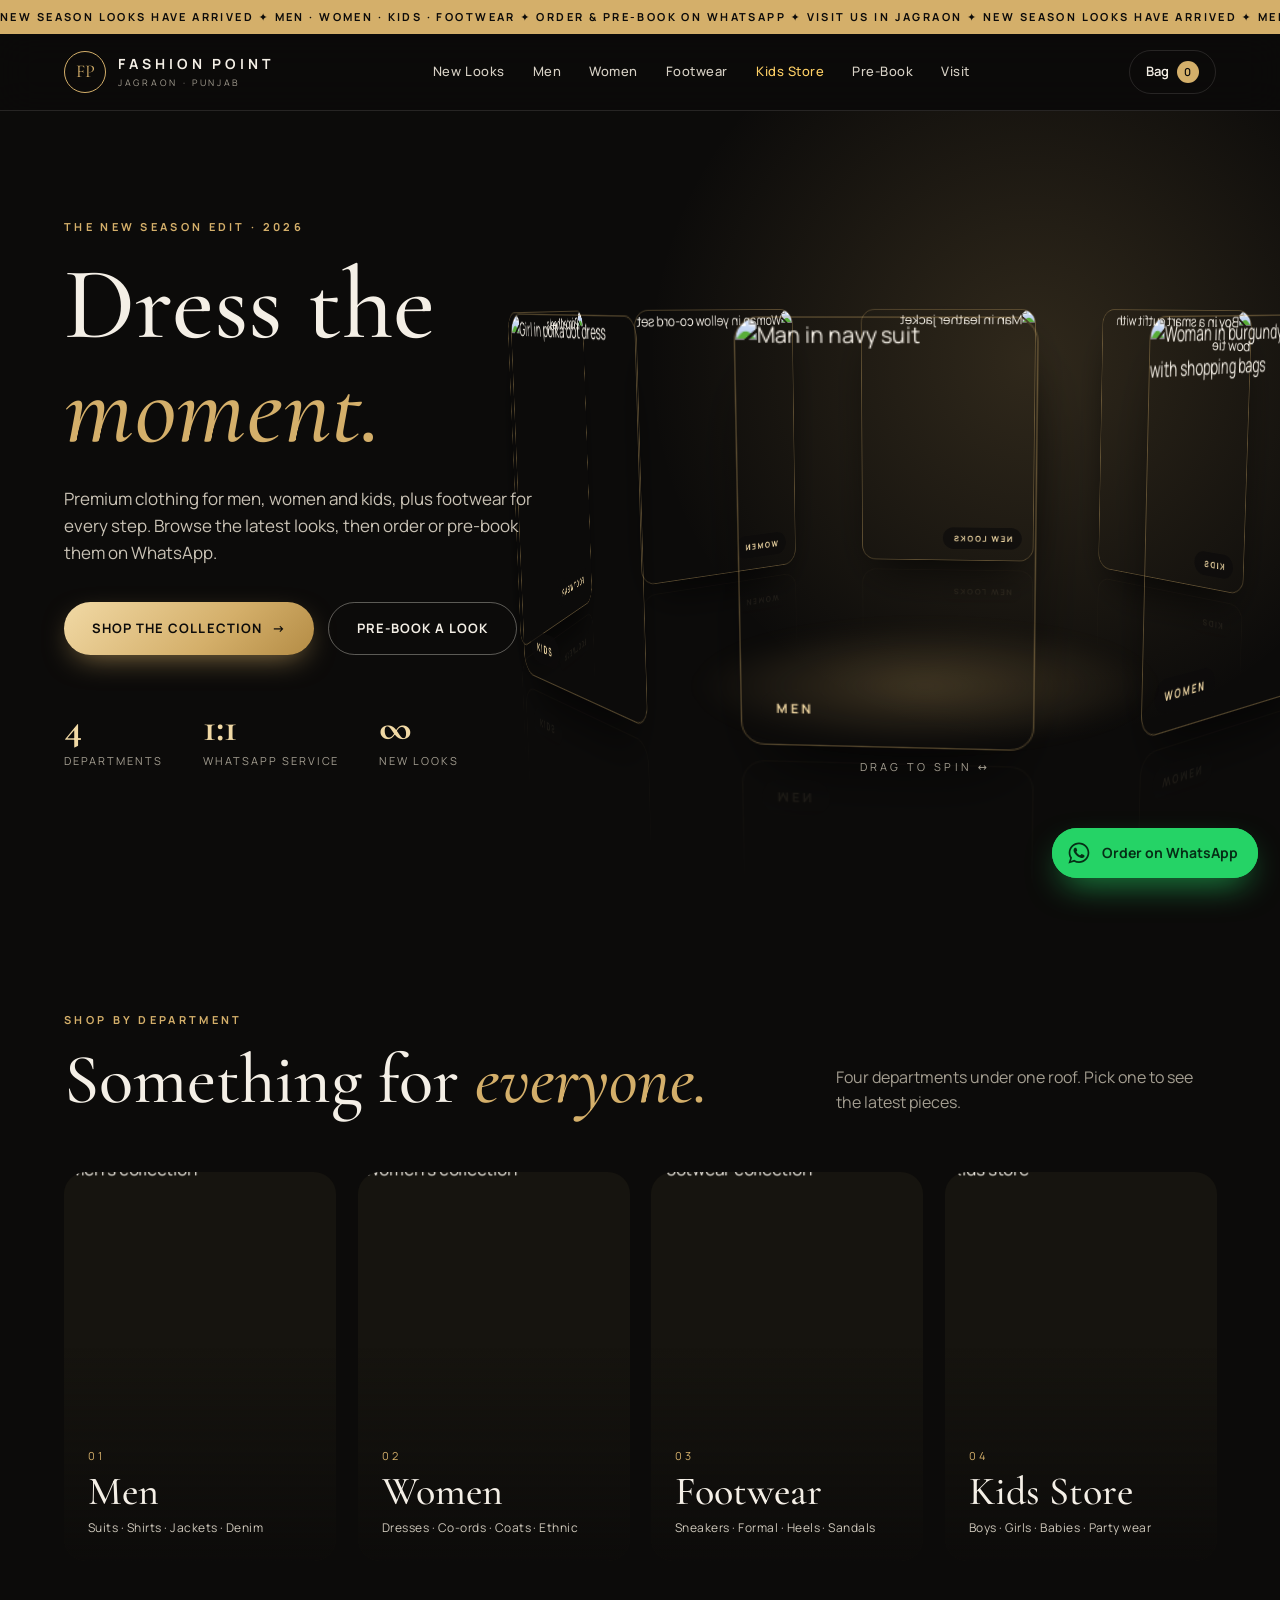
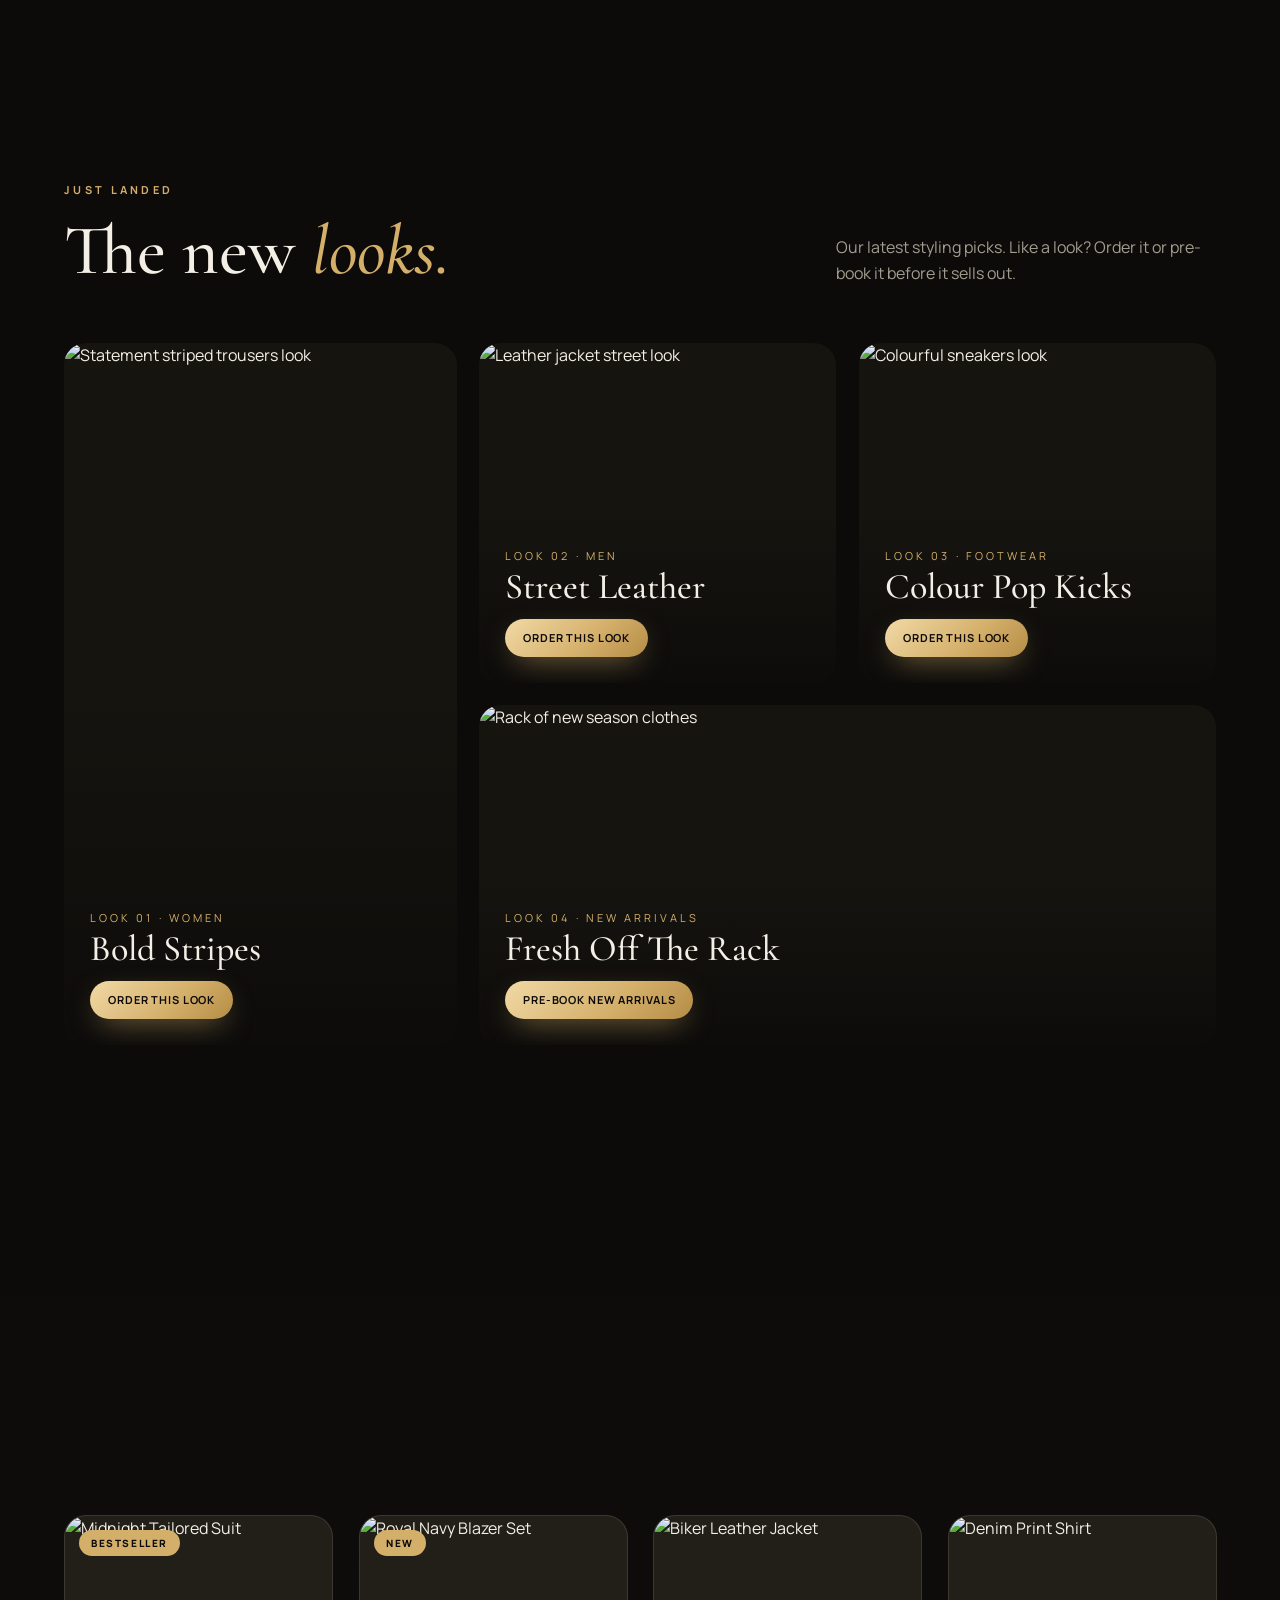
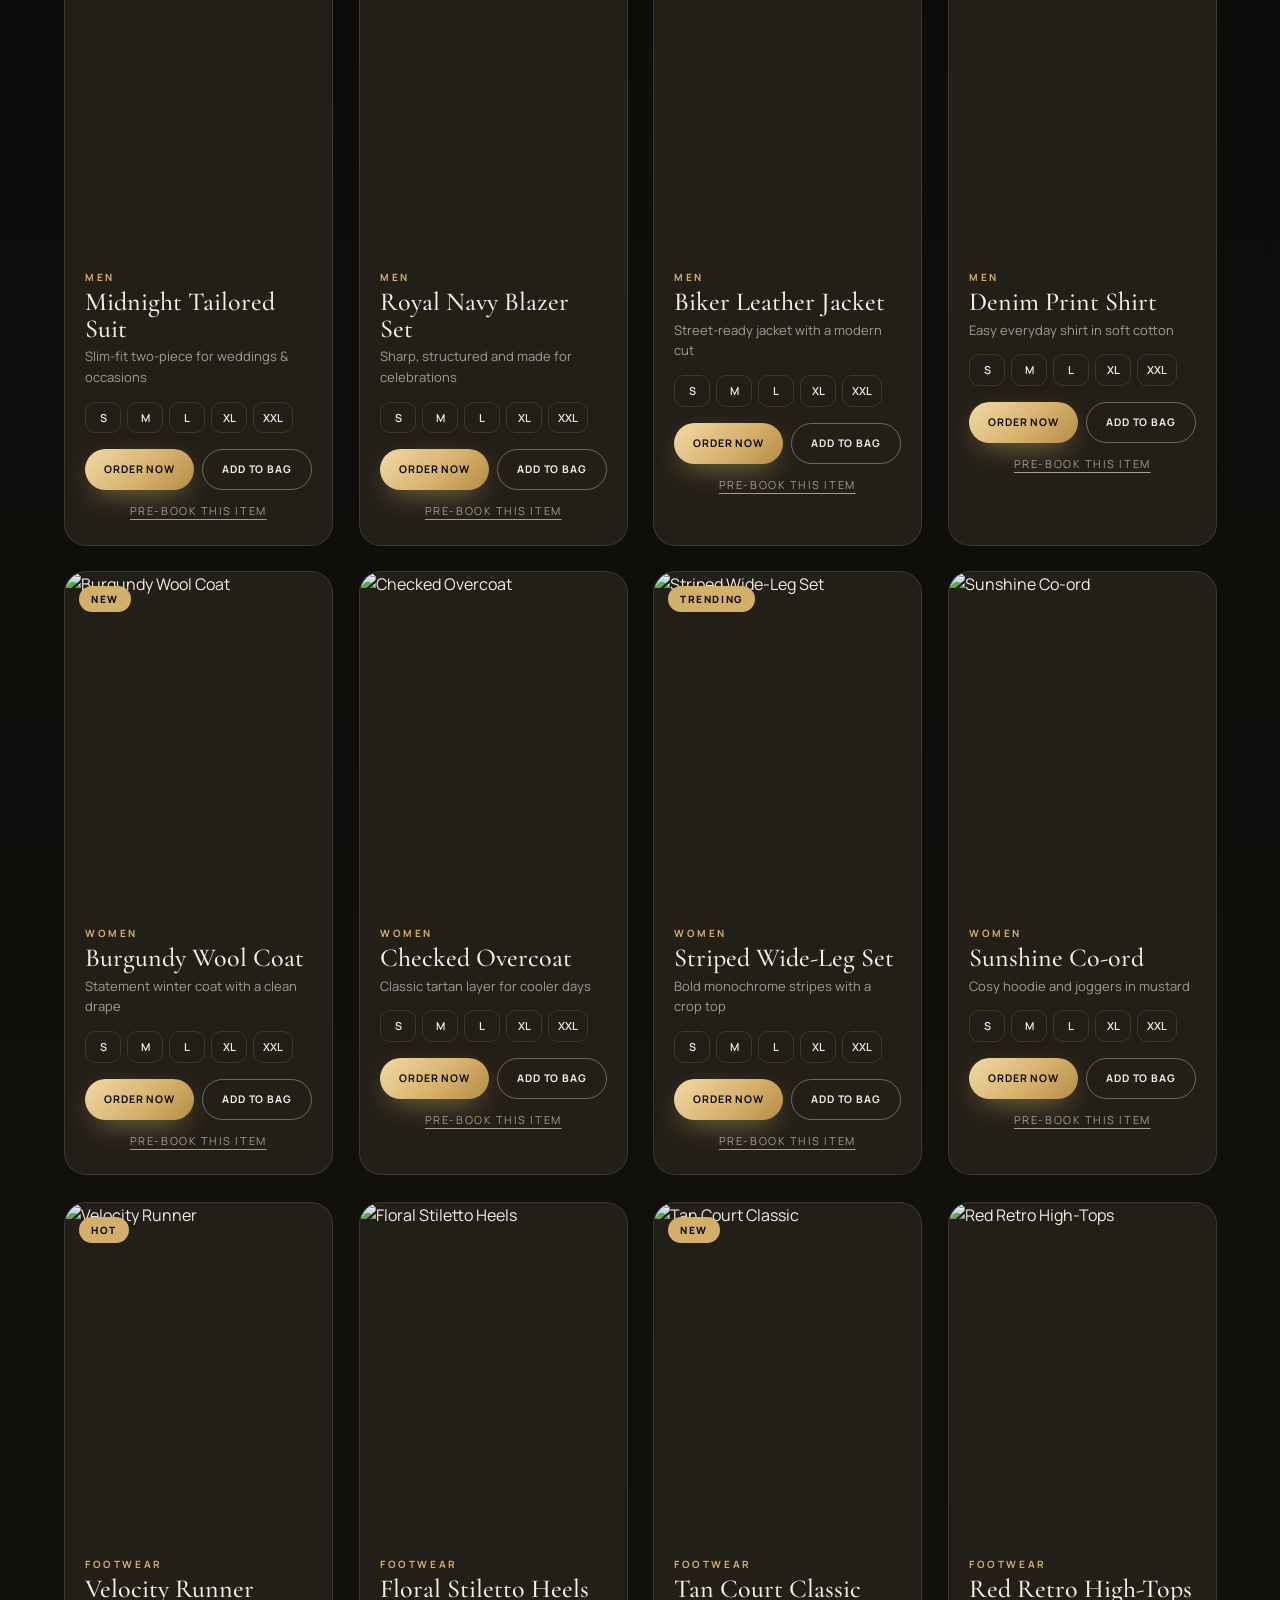
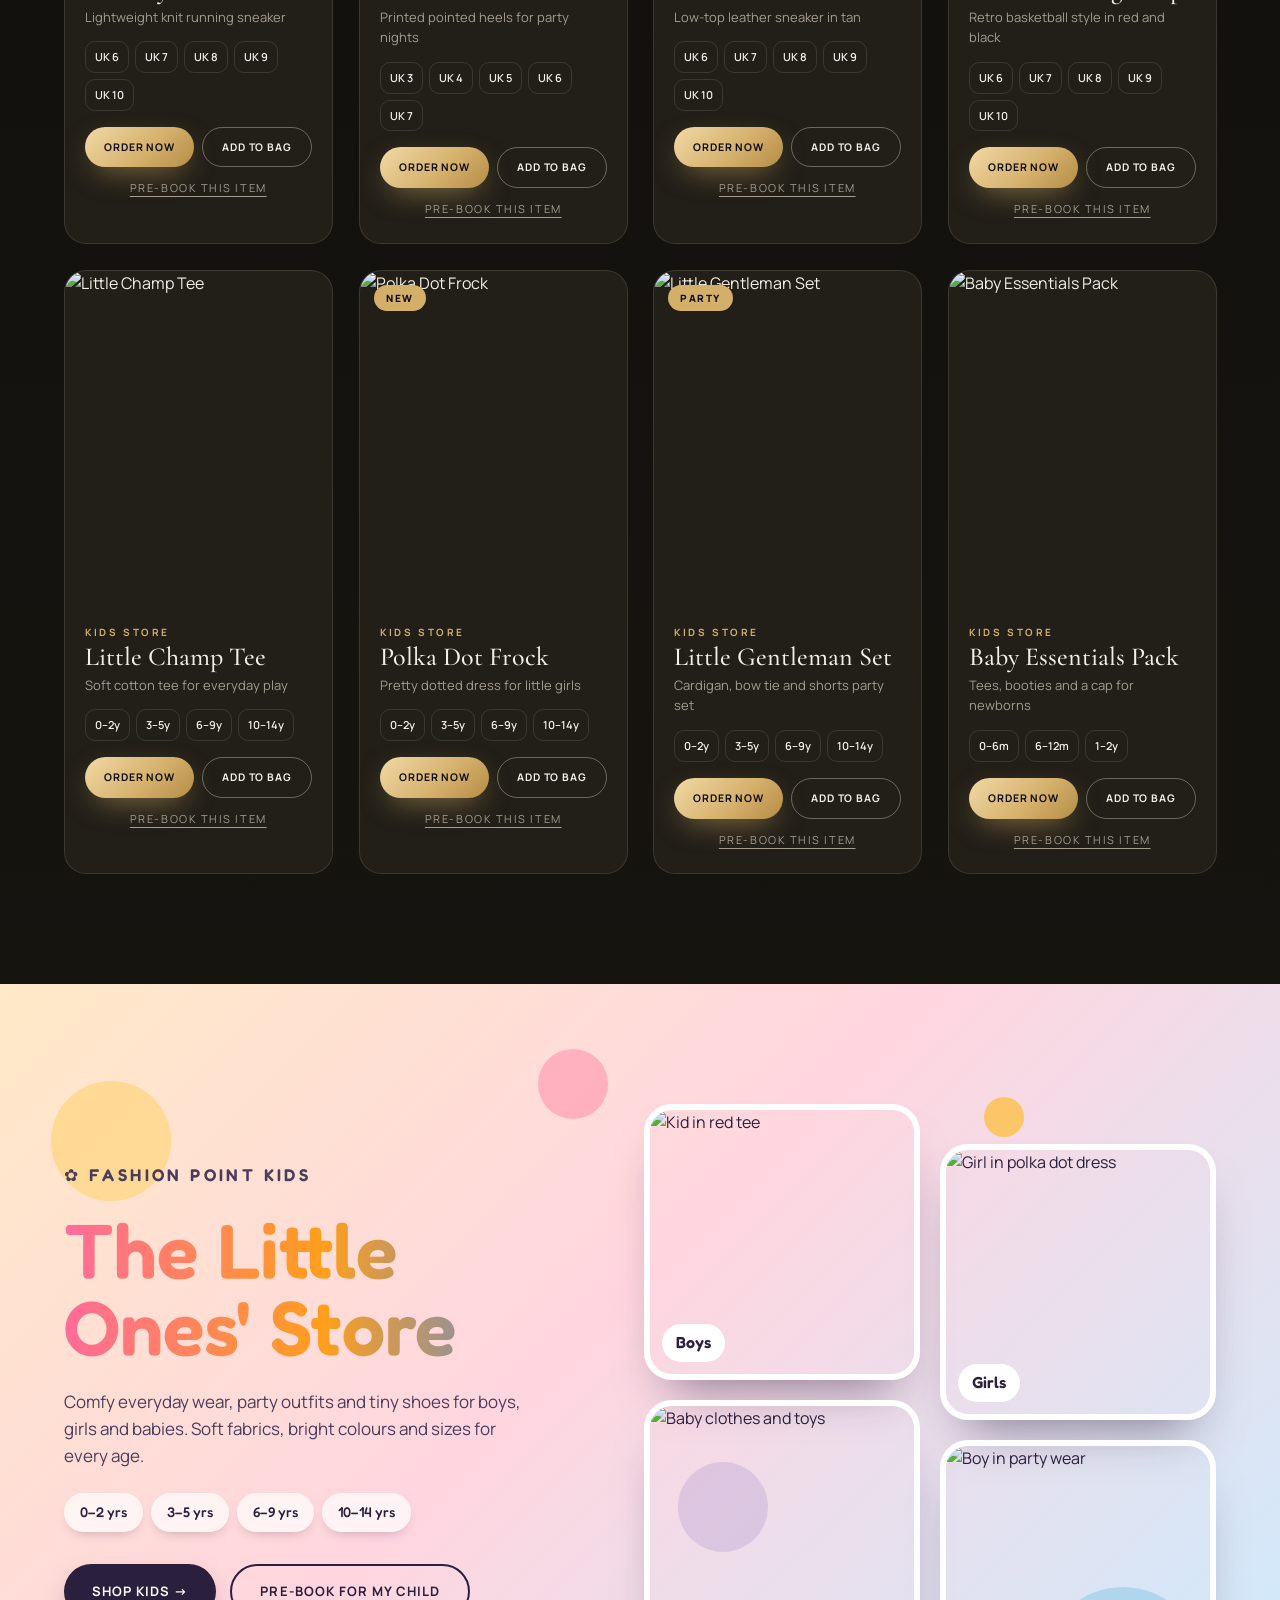
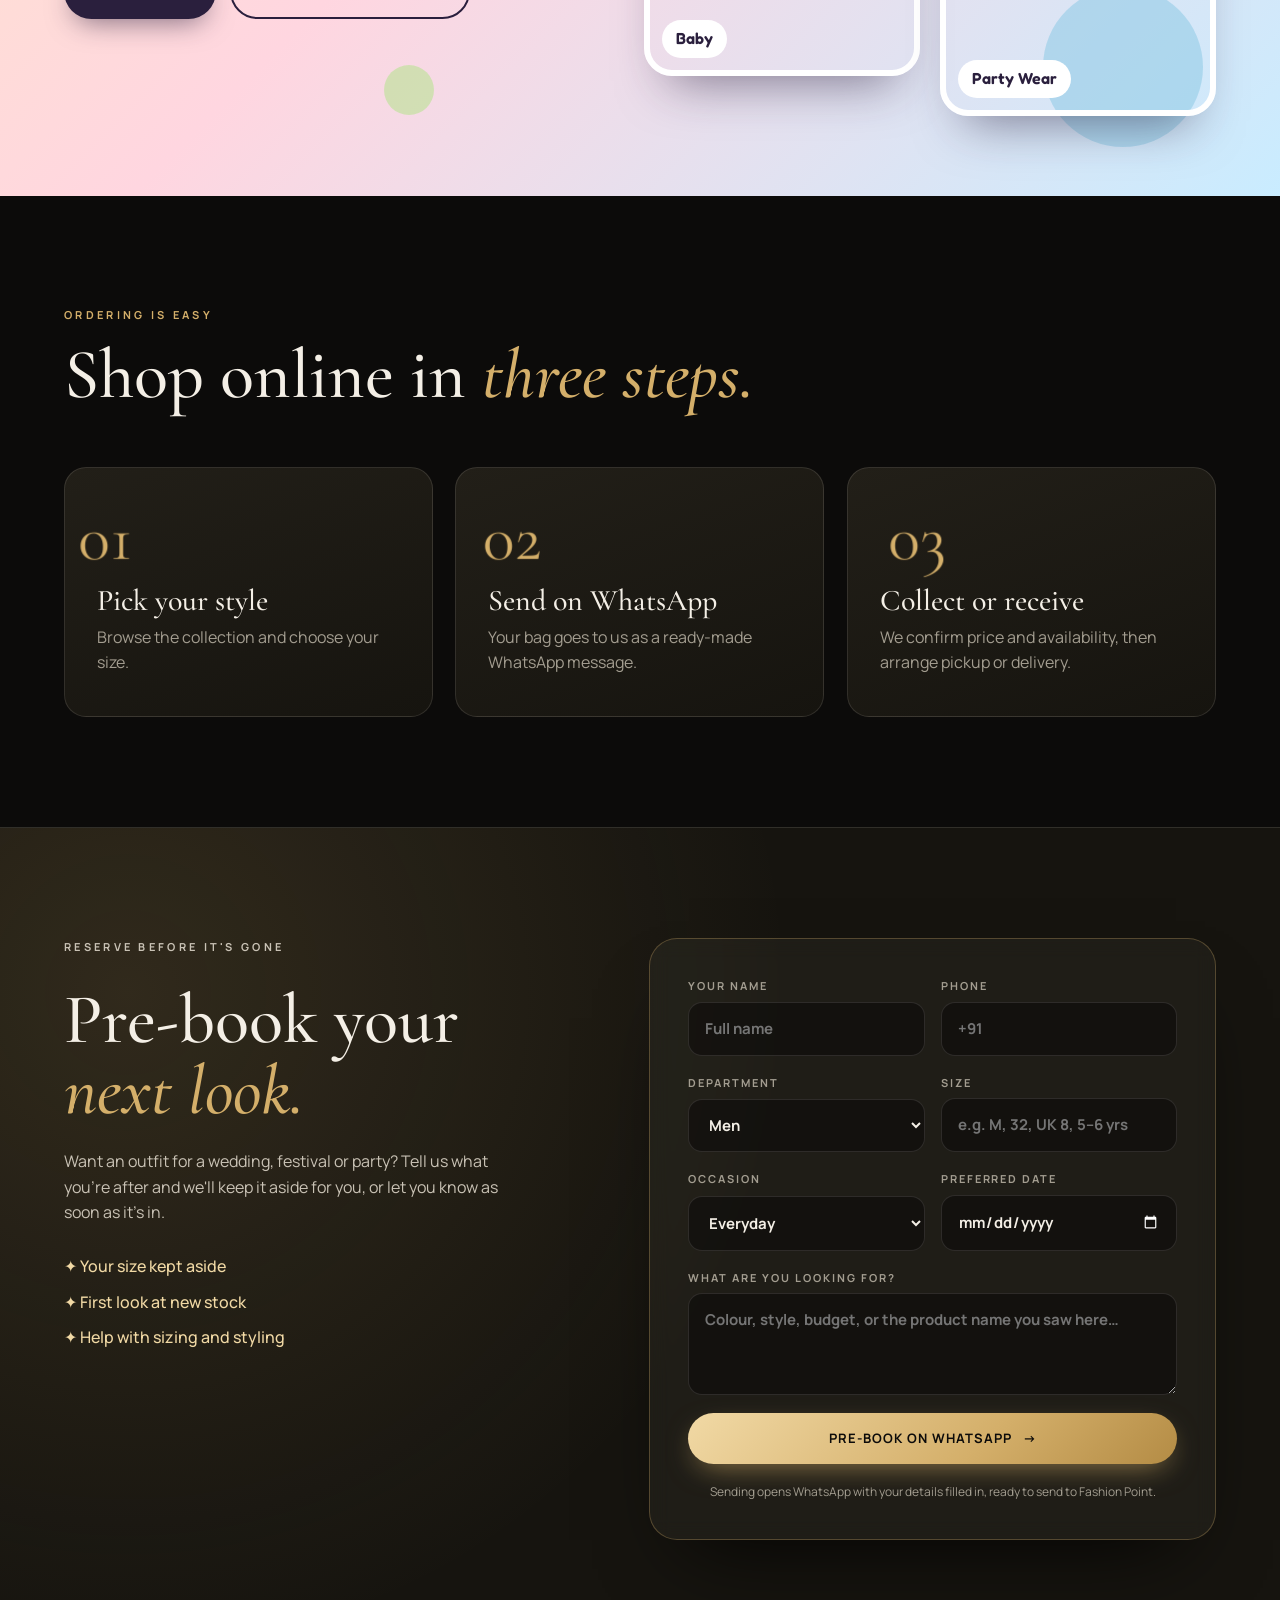
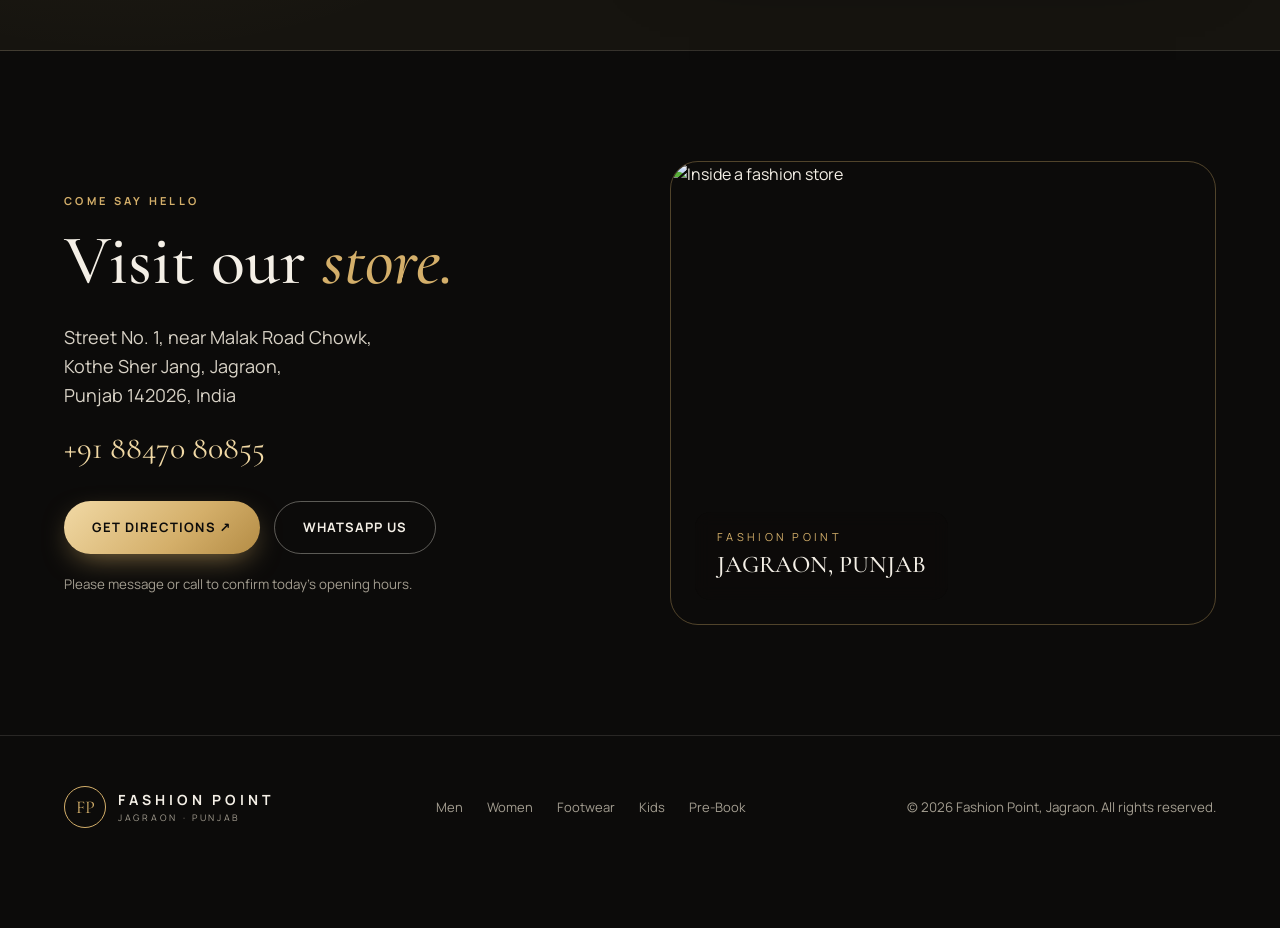
==== index.html @ 2393e66b "Initial commit via Netlify [skip ci]" ====
<!doctype html>
<html lang="en">
<head>
  <meta charset="utf-8">
  <meta name="viewport" content="width=device-width, initial-scale=1">
  <meta name="theme-color" content="#0c0b0a">
  <meta name="description" content="Fashion Point, Jagraon — premium men's, women's, kids' fashion and footwear. Order or pre-book your new look directly on WhatsApp.">
  <title>Fashion Point | Premium Fashion Store · Jagraon</title>
  <link rel="preconnect" href="https://fonts.googleapis.com">
  <link rel="preconnect" href="https://fonts.gstatic.com" crossorigin>
  <link href="https://fonts.googleapis.com/css2?family=Cormorant+Garamond:ital,wght@0,500;0,600;1,500;1,600&family=Manrope:wght@300;400;500;600;700&family=Fredoka:wght@500;600&display=swap" rel="stylesheet">
  <link rel="stylesheet" href="style.css">
</head>
<body>
  <div class="loader" aria-hidden="true"><span>FP</span></div>
  <div class="topbar"><div class="marquee"><span>NEW SEASON LOOKS HAVE ARRIVED ✦ MEN · WOMEN · KIDS · FOOTWEAR ✦ ORDER &amp; PRE-BOOK ON WHATSAPP ✦ VISIT US IN JAGRAON ✦&nbsp;</span><span>NEW SEASON LOOKS HAVE ARRIVED ✦ MEN · WOMEN · KIDS · FOOTWEAR ✦ ORDER &amp; PRE-BOOK ON WHATSAPP ✦ VISIT US IN JAGRAON ✦&nbsp;</span></div></div>

  <header class="site-header">
    <a class="brand" href="#home" aria-label="Fashion Point home">
      <span class="brand-mark">FP</span>
      <span><strong>FASHION POINT</strong><small>JAGRAON · PUNJAB</small></span>
    </a>
    <nav class="nav" id="nav">
      <a href="#new">New Looks</a>
      <a href="#shop" data-filter="men">Men</a>
      <a href="#shop" data-filter="women">Women</a>
      <a href="#shop" data-filter="footwear">Footwear</a>
      <a href="#kids" class="nav-kids">Kids Store</a>
      <a href="#prebook">Pre-Book</a>
      <a href="#visit">Visit</a>
    </nav>
    <div class="header-actions">
      <button class="bag-btn" id="bagBtn" aria-label="Open your bag">Bag <span id="bagCount">0</span></button>
      <button class="menu-toggle" aria-label="Toggle navigation" aria-expanded="false" aria-controls="nav">☰</button>
    </div>
  </header>

  <main>
    <!-- HERO with 3D carousel -->
    <section class="hero" id="home">
      <div class="hero-glow"></div>
      <div class="hero-content reveal">
        <p class="eyebrow">THE NEW SEASON EDIT · 2026</p>
        <h1>Dress the<br><em>moment.</em></h1>
        <p class="hero-copy">Premium clothing for men, women and kids, plus footwear for every step. Browse the latest looks, then order or pre-book them on WhatsApp.</p>
        <div class="hero-actions">
          <a class="button button-gold" href="#shop">Shop the Collection <span>→</span></a>
          <a class="button button-ghost" href="#prebook">Pre-Book a Look</a>
        </div>
        <ul class="hero-stats">
          <li><strong>4</strong><span>Departments</span></li>
          <li><strong>1:1</strong><span>WhatsApp service</span></li>
          <li><strong>∞</strong><span>New looks</span></li>
        </ul>
      </div>
      <div class="stage" id="stage" aria-label="Rotating gallery of new looks">
        <div class="carousel" id="carousel">
          <figure style="--i:0"><img src="https://images.unsplash.com/photo-1507679799987-c73779587ccf?w=600&q=75&auto=format&fit=crop" alt="Man in navy suit"><figcaption>Men</figcaption></figure>
          <figure style="--i:1"><img src="https://images.unsplash.com/photo-1483985988355-763728e1935b?w=600&q=75&auto=format&fit=crop" alt="Woman in burgundy coat with shopping bags"><figcaption>Women</figcaption></figure>
          <figure style="--i:2"><img src="https://images.unsplash.com/photo-1542291026-7eec264c27ff?w=600&q=75&auto=format&fit=crop" alt="Red sneaker"><figcaption>Footwear</figcaption></figure>
          <figure style="--i:3"><img src="https://images.unsplash.com/photo-1519238263530-99bdd11df2ea?w=600&q=75&auto=format&fit=crop" alt="Boy in a smart outfit with bow tie"><figcaption>Kids</figcaption></figure>
          <figure style="--i:4"><img src="https://images.unsplash.com/photo-1520975954732-35dd22299614?w=600&q=75&auto=format&fit=crop" alt="Man in leather jacket"><figcaption>New Looks</figcaption></figure>
          <figure style="--i:5"><img src="https://images.unsplash.com/photo-1515886657613-9f3515b0c78f?w=600&q=75&auto=format&fit=crop" alt="Woman in yellow co-ord set"><figcaption>Women</figcaption></figure>
          <figure style="--i:6"><img src="https://images.unsplash.com/photo-1543163521-1bf539c55dd2?w=600&q=75&auto=format&fit=crop" alt="Printed heels"><figcaption>Footwear</figcaption></figure>
          <figure style="--i:7"><img src="https://images.unsplash.com/photo-1518831959646-742c3a14ebf7?w=600&q=75&auto=format&fit=crop" alt="Girl in polka dot dress"><figcaption>Kids</figcaption></figure>
        </div>
        <div class="stage-floor"></div>
        <p class="stage-hint">Drag to spin ↔</p>
      </div>
    </section>

    <!-- Departments -->
    <section class="section departments" id="departments">
      <div class="section-heading reveal">
        <div><p class="eyebrow">SHOP BY DEPARTMENT</p><h2>Something for <em>everyone.</em></h2></div>
        <p>Four departments under one roof. Pick one to see the latest pieces.</p>
      </div>
      <div class="dept-grid">
        <a class="dept-card tilt reveal" href="#shop" data-filter="men">
          <img src="https://images.unsplash.com/photo-1617137968427-85924c800a22?w=800&q=75&auto=format&fit=crop" alt="Men's collection" loading="lazy">
          <div class="dept-info"><span>01</span><h3>Men</h3><p>Suits · Shirts · Jackets · Denim</p></div>
        </a>
        <a class="dept-card tilt reveal" href="#shop" data-filter="women">
          <img src="https://images.unsplash.com/photo-1485968579580-b6d095142e6e?w=800&q=75&auto=format&fit=crop" alt="Women's collection" loading="lazy">
          <div class="dept-info"><span>02</span><h3>Women</h3><p>Dresses · Co-ords · Coats · Ethnic</p></div>
        </a>
        <a class="dept-card tilt reveal" href="#shop" data-filter="footwear">
          <img src="https://images.unsplash.com/photo-1549298916-b41d501d3772?w=800&q=75&auto=format&fit=crop" alt="Footwear collection" loading="lazy">
          <div class="dept-info"><span>03</span><h3>Footwear</h3><p>Sneakers · Formal · Heels · Sandals</p></div>
        </a>
        <a class="dept-card tilt reveal" href="#kids">
          <img src="https://images.unsplash.com/photo-1503944583220-79d8926ad5e2?w=800&q=75&auto=format&fit=crop" alt="Kids store" loading="lazy">
          <div class="dept-info"><span>04</span><h3>Kids Store</h3><p>Boys · Girls · Babies · Party wear</p></div>
        </a>
      </div>
    </section>

    <!-- New looks lookbook -->
    <section class="section new-looks" id="new">
      <div class="section-heading reveal">
        <div><p class="eyebrow">JUST LANDED</p><h2>The new <em>looks.</em></h2></div>
        <p>Our latest styling picks. Like a look? Order it or pre-book it before it sells out.</p>
      </div>
      <div class="lookbook">
        <article class="look look-tall tilt reveal">
          <img src="https://images.unsplash.com/photo-1509631179647-0177331693ae?w=900&q=75&auto=format&fit=crop" alt="Statement striped trousers look" loading="lazy">
          <div class="look-meta"><p>LOOK 01 · WOMEN</p><h3>Bold Stripes</h3><button class="button button-gold small" data-order="Look 01 – Bold Stripes (Women)">Order this look</button></div>
        </article>
        <article class="look tilt reveal">
          <img src="https://images.unsplash.com/photo-1520975954732-35dd22299614?w=900&q=75&auto=format&fit=crop" alt="Leather jacket street look" loading="lazy">
          <div class="look-meta"><p>LOOK 02 · MEN</p><h3>Street Leather</h3><button class="button button-gold small" data-order="Look 02 – Street Leather (Men)">Order this look</button></div>
        </article>
        <article class="look tilt reveal">
          <img src="https://images.unsplash.com/photo-1514989940723-e8e51635b782?w=900&q=75&auto=format&fit=crop" alt="Colourful sneakers look" loading="lazy">
          <div class="look-meta"><p>LOOK 03 · FOOTWEAR</p><h3>Colour Pop Kicks</h3><button class="button button-gold small" data-order="Look 03 – Colour Pop Kicks (Footwear)">Order this look</button></div>
        </article>
        <article class="look look-wide tilt reveal">
          <img src="https://images.unsplash.com/photo-1490481651871-ab68de25d43d?w=1200&q=75&auto=format&fit=crop" alt="Rack of new season clothes" loading="lazy">
          <div class="look-meta"><p>LOOK 04 · NEW ARRIVALS</p><h3>Fresh Off The Rack</h3><button class="button button-gold small" data-prebook="New arrivals">Pre-book new arrivals</button></div>
        </article>
      </div>
    </section>

    <!-- Shop -->
    <section class="section shop" id="shop">
      <div class="section-heading reveal">
        <div><p class="eyebrow">THE COLLECTION</p><h2>Shop the <em>edit.</em></h2></div>
        <p>Pick your size, then add to your bag or order straight away. We'll confirm price and availability on WhatsApp.</p>
      </div>
      <div class="filters reveal" role="tablist" aria-label="Filter products">
        <button class="filter active" data-filter="all" role="tab" aria-selected="true">All</button>
        <button class="filter" data-filter="men" role="tab" aria-selected="false">Men</button>
        <button class="filter" data-filter="women" role="tab" aria-selected="false">Women</button>
        <button class="filter" data-filter="footwear" role="tab" aria-selected="false">Footwear</button>
        <button class="filter" data-filter="kids" role="tab" aria-selected="false">Kids</button>
      </div>
      <div class="product-grid" id="productGrid"></div>
    </section>

    <!-- Kids Store -->
    <section class="kids" id="kids">
      <div class="kids-bubbles" aria-hidden="true"><i></i><i></i><i></i><i></i><i></i><i></i></div>
      <div class="kids-inner">
        <div class="kids-copy reveal">
          <p class="kids-tag">✿ FASHION POINT KIDS</p>
          <h2>The Little<br>Ones' Store</h2>
          <p>Comfy everyday wear, party outfits and tiny shoes for boys, girls and babies. Soft fabrics, bright colours and sizes for every age.</p>
          <div class="kids-ages"><span>0–2 yrs</span><span>3–5 yrs</span><span>6–9 yrs</span><span>10–14 yrs</span></div>
          <div class="hero-actions">
            <a class="button kids-btn" href="#shop" data-filter="kids">Shop Kids →</a>
            <button class="button kids-btn-outline" data-prebook="Kids Store">Pre-book for my child</button>
          </div>
        </div>
        <div class="kids-cubes reveal">
          <div class="cube-card tilt"><img src="https://images.unsplash.com/photo-1471286174890-9c112ffca5b4?w=600&q=75&auto=format&fit=crop" alt="Kid in red tee" loading="lazy"><span>Boys</span></div>
          <div class="cube-card tilt"><img src="https://images.unsplash.com/photo-1518831959646-742c3a14ebf7?w=600&q=75&auto=format&fit=crop" alt="Girl in polka dot dress" loading="lazy"><span>Girls</span></div>
          <div class="cube-card tilt"><img src="https://images.unsplash.com/photo-1622290291468-a28f7a7dc6a8?w=600&q=75&auto=format&fit=crop" alt="Baby clothes and toys" loading="lazy"><span>Baby</span></div>
          <div class="cube-card tilt"><img src="https://images.unsplash.com/photo-1519238263530-99bdd11df2ea?w=600&q=75&auto=format&fit=crop" alt="Boy in party wear" loading="lazy"><span>Party Wear</span></div>
        </div>
      </div>
    </section>

    <!-- How to order -->
    <section class="section steps">
      <div class="section-heading reveal">
        <div><p class="eyebrow">ORDERING IS EASY</p><h2>Shop online in <em>three steps.</em></h2></div>
      </div>
      <div class="steps-grid">
        <div class="step tilt reveal"><span>01</span><h3>Pick your style</h3><p>Browse the collection and choose your size.</p></div>
        <div class="step tilt reveal"><span>02</span><h3>Send on WhatsApp</h3><p>Your bag goes to us as a ready-made WhatsApp message.</p></div>
        <div class="step tilt reveal"><span>03</span><h3>Collect or receive</h3><p>We confirm price and availability, then arrange pickup or delivery.</p></div>
      </div>
    </section>

    <!-- Pre-booking -->
    <section class="prebook" id="prebook">
      <div class="prebook-copy reveal">
        <p class="eyebrow">RESERVE BEFORE IT'S GONE</p>
        <h2>Pre-book your<br><em>next look.</em></h2>
        <p>Want an outfit for a wedding, festival or party? Tell us what you're after and we'll keep it aside for you, or let you know as soon as it's in.</p>
        <ul class="perks"><li>✦ Your size kept aside</li><li>✦ First look at new stock</li><li>✦ Help with sizing and styling</li></ul>
      </div>
      <form class="prebook-form reveal" id="prebookForm">
        <div class="field-row">
          <label>Your name<input name="name" required autocomplete="name" placeholder="Full name"></label>
          <label>Phone<input name="phone" type="tel" required autocomplete="tel" placeholder="+91"></label>
        </div>
        <div class="field-row">
          <label>Department
            <select name="dept" id="prebookDept">
              <option>Men</option><option>Women</option><option>Footwear</option><option>Kids Store</option><option>New arrivals</option>
            </select>
          </label>
          <label>Size<input name="size" placeholder="e.g. M, 32, UK 8, 5–6 yrs"></label>
        </div>
        <div class="field-row">
          <label>Occasion
            <select name="occasion"><option>Everyday</option><option>Wedding</option><option>Festival</option><option>Party</option><option>Office / Formal</option><option>School / Kids event</option></select>
          </label>
          <label>Preferred date<input name="date" type="date"></label>
        </div>
        <label>What are you looking for?<textarea name="details" rows="3" placeholder="Colour, style, budget, or the product name you saw here…"></textarea></label>
        <button class="button button-gold full" type="submit">Pre-Book on WhatsApp <span>→</span></button>
        <small>Sending opens WhatsApp with your details filled in, ready to send to Fashion Point.</small>
      </form>
    </section>

    <!-- Visit -->
    <section class="visit-section" id="visit">
      <div class="visit-copy reveal">
        <p class="eyebrow">COME SAY HELLO</p>
        <h2>Visit our <em>store.</em></h2>
        <p class="address">Street No. 1, near Malak Road Chowk,<br>Kothe Sher Jang, Jagraon,<br>Punjab 142026, India</p>
        <p class="phone"><a href="tel:+918847080855">+91 88470 80855</a></p>
        <div class="hero-actions">
          <a class="button button-gold" href="https://www.google.com/maps/search/?api=1&query=Fashion%20Point%2C%20Street%20No.%201%2C%20near%20Malak%20Road%20Chowk%2C%20Jagraon%2C%20Punjab%20142026" target="_blank" rel="noopener">Get Directions ↗</a>
          <a class="button button-ghost" href="https://wa.me/918847080855" target="_blank" rel="noopener">WhatsApp Us</a>
        </div>
        <small class="hours-note">Please message or call to confirm today's opening hours.</small>
      </div>
      <div class="store-card tilt reveal">
        <img src="https://images.unsplash.com/photo-1441986300917-64674bd600d8?w=900&q=75&auto=format&fit=crop" alt="Inside a fashion store" loading="lazy">
        <div><p>FASHION POINT</p><strong>JAGRAON, PUNJAB</strong></div>
      </div>
    </section>
  </main>

  <footer class="footer">
    <a class="brand" href="#home"><span class="brand-mark">FP</span><span><strong>FASHION POINT</strong><small>JAGRAON · PUNJAB</small></span></a>
    <nav><a href="#shop" data-filter="men">Men</a><a href="#shop" data-filter="women">Women</a><a href="#shop" data-filter="footwear">Footwear</a><a href="#kids">Kids</a><a href="#prebook">Pre-Book</a></nav>
    <small>© <span id="year"></span> Fashion Point, Jagraon. All rights reserved.</small>
  </footer>

  <!-- Bag drawer -->
  <div class="drawer-backdrop" id="drawerBackdrop"></div>
  <aside class="drawer" id="drawer" aria-label="Your bag" aria-hidden="true">
    <div class="drawer-head"><h3>Your Bag</h3><button class="drawer-close" id="drawerClose" aria-label="Close bag">✕</button></div>
    <div class="drawer-items" id="drawerItems"></div>
    <div class="drawer-foot">
      <label>Name (optional)<input id="orderName" placeholder="Your name"></label>
      <label>Delivery or pickup
        <select id="orderMode"><option>Store pickup</option><option>Home delivery</option></select>
      </label>
      <button class="button button-gold full" id="checkoutBtn">Send Order on WhatsApp <span>→</span></button>
      <small>We'll reply on WhatsApp to confirm price, stock and delivery.</small>
    </div>
  </aside>

  <div class="toast" id="toast" role="status" aria-live="polite"></div>
  <a class="floating-whatsapp" href="https://wa.me/918847080855?text=Hello%20Fashion%20Point!" target="_blank" rel="noopener" aria-label="Chat on WhatsApp">
    <svg viewBox="0 0 32 32" width="26" height="26" aria-hidden="true"><path fill="currentColor" d="M16 3C9 3 3.3 8.6 3.3 15.6c0 2.4.7 4.7 1.9 6.7L3 29l6.9-2.2c1.9 1 4 1.6 6.1 1.6 7 0 12.7-5.7 12.7-12.7S23 3 16 3zm0 23.1c-1.9 0-3.8-.5-5.4-1.5l-.4-.2-4.1 1.3 1.3-4-.3-.4c-1.1-1.7-1.7-3.7-1.7-5.7C5.4 9.8 10.2 5.1 16 5.1s10.6 4.7 10.6 10.5S21.8 26.1 16 26.1zm5.8-7.9c-.3-.2-1.9-.9-2.2-1-.3-.1-.5-.2-.7.2-.2.3-.8 1-1 1.2-.2.2-.4.2-.7.1-.3-.2-1.3-.5-2.6-1.6-1-.9-1.6-1.9-1.8-2.3-.2-.3 0-.5.1-.7l.5-.6c.2-.2.2-.3.3-.6.1-.2 0-.4 0-.6l-1-2.4c-.3-.6-.5-.5-.7-.5h-.6c-.2 0-.6.1-.9.4-.3.3-1.2 1.2-1.2 2.9s1.2 3.3 1.4 3.6c.2.2 2.4 3.6 5.7 5 .8.3 1.4.5 1.9.7.8.3 1.5.2 2.1.1.6-.1 1.9-.8 2.2-1.5.3-.7.3-1.4.2-1.5-.1-.2-.3-.3-.6-.4z"/></svg>
    <span>Order on WhatsApp</span>
  </a>
  <script src="script.js"></script>
</body>
</html>
---- style.css ----
:root {
  --ink: #0c0b0a;
  --ink-2: #16140f;
  --ink-3: #221f18;
  --cream: #f4efe6;
  --muted: #a39d90;
  --gold: #d4af6a;
  --gold-2: #f1d9a5;
  --line: rgba(244, 239, 230, 0.12);
  --serif: "Cormorant Garamond", Georgia, serif;
  --sans: "Manrope", system-ui, sans-serif;
  --radius: 22px;
  --ease: cubic-bezier(.2, .8, .2, 1);
}

* { box-sizing: border-box; margin: 0; padding: 0; }
html { scroll-behavior: smooth; scroll-padding-top: 90px; }
body { background: var(--ink); color: var(--cream); font-family: var(--sans); line-height: 1.6; overflow-x: hidden; -webkit-font-smoothing: antialiased; }
img { display: block; max-width: 100%; }
a { color: inherit; text-decoration: none; }
button, input, select, textarea { font: inherit; color: inherit; }
button { cursor: pointer; border: 0; background: none; }

/* Loader */
.loader { position: fixed; inset: 0; z-index: 200; display: grid; place-items: center; background: var(--ink); transition: opacity .7s var(--ease), visibility .7s; }
.loader span { font-family: var(--serif); font-size: 64px; color: var(--gold); letter-spacing: .1em; animation: pulse 1.2s ease-in-out infinite; }
body.loaded .loader { opacity: 0; visibility: hidden; }
@keyframes pulse { 50% { opacity: .35; transform: scale(.94); } }

/* Topbar */
.topbar { background: var(--gold); color: var(--ink); font-size: 11px; font-weight: 700; letter-spacing: .22em; overflow: hidden; white-space: nowrap; padding: 8px 0; }
.marquee { display: inline-flex; animation: marquee 30s linear infinite; }
@keyframes marquee { to { transform: translateX(-50%); } }

/* Header */
.site-header { position: sticky; top: 0; z-index: 50; display: flex; align-items: center; justify-content: space-between; gap: 24px; padding: 16px 5vw; background: rgba(12, 11, 10, .72); backdrop-filter: blur(18px); -webkit-backdrop-filter: blur(18px); border-bottom: 1px solid var(--line); }
.brand { display: flex; align-items: center; gap: 12px; }
.brand strong { display: block; font-size: 14px; letter-spacing: .28em; }
.brand small { display: block; font-size: 9px; letter-spacing: .3em; color: var(--muted); }
.brand-mark { display: grid; place-items: center; width: 42px; height: 42px; border: 1px solid var(--gold); border-radius: 50%; font-family: var(--serif); font-size: 18px; color: var(--gold); }
.nav { display: flex; gap: 28px; font-size: 13px; font-weight: 500; letter-spacing: .04em; }
.nav a { position: relative; color: #d8d2c6; transition: color .3s; }
.nav a::after { content: ""; position: absolute; left: 0; bottom: -6px; height: 1px; width: 100%; background: var(--gold); transform: scaleX(0); transform-origin: right; transition: transform .4s var(--ease); }
.nav a:hover { color: var(--gold-2); }
.nav a:hover::after { transform: scaleX(1); transform-origin: left; }
.nav-kids { color: #ffd166 !important; }
.header-actions { display: flex; align-items: center; gap: 10px; }
.bag-btn { display: flex; align-items: center; gap: 8px; padding: 10px 16px; border: 1px solid var(--line); border-radius: 99px; font-size: 13px; font-weight: 600; transition: border-color .3s; }
.bag-btn:hover { border-color: var(--gold); }
.bag-btn span { display: grid; place-items: center; min-width: 22px; height: 22px; padding: 0 6px; border-radius: 99px; background: var(--gold); color: var(--ink); font-size: 11px; }
.bag-btn.bump span { animation: bump .5s var(--ease); }
@keyframes bump { 40% { transform: scale(1.5); } }
.menu-toggle { display: none; font-size: 22px; width: 42px; height: 42px; border: 1px solid var(--line); border-radius: 50%; }

/* Buttons */
.button { display: inline-flex; align-items: center; justify-content: center; gap: 10px; padding: 15px 28px; border-radius: 99px; font-size: 13px; font-weight: 700; letter-spacing: .08em; text-transform: uppercase; transition: transform .3s var(--ease), box-shadow .3s, background .3s, color .3s; }
.button:hover { transform: translateY(-3px); }
.button span { transition: transform .3s var(--ease); }
.button:hover span { transform: translateX(4px); }
.button-gold { background: linear-gradient(135deg, var(--gold-2), var(--gold) 60%, #b48c45); color: var(--ink); box-shadow: 0 10px 30px -10px rgba(212, 175, 106, .7); }
.button-gold:hover { box-shadow: 0 18px 40px -12px rgba(212, 175, 106, .9); }
.button-ghost { border: 1px solid rgba(244, 239, 230, .35); }
.button-ghost:hover { border-color: var(--gold); color: var(--gold-2); }
.button.small { padding: 10px 18px; font-size: 11px; }
.button.full { width: 100%; }

.eyebrow { font-size: 11px; font-weight: 700; letter-spacing: .3em; color: var(--gold); margin-bottom: 16px; }
h1, h2, h3 { font-family: var(--serif); font-weight: 500; line-height: 1.02; }
h1 em, h2 em { color: var(--gold); font-style: italic; }

/* Hero */
.hero { position: relative; display: grid; grid-template-columns: 1fr 1.1fr; align-items: center; gap: 40px; min-height: calc(100vh - 110px); padding: 60px 5vw 80px; overflow: hidden; }
.hero-glow { position: absolute; width: 900px; height: 900px; right: -200px; top: -200px; border-radius: 50%; background: radial-gradient(circle, rgba(212, 175, 106, .18), transparent 60%); pointer-events: none; }
.hero-content { position: relative; z-index: 2; }
.hero h1 { font-size: clamp(56px, 8vw, 120px); margin-bottom: 24px; }
.hero-copy { max-width: 470px; color: #c9c2b5; font-size: 17px; margin-bottom: 36px; }
.hero-actions { display: flex; flex-wrap: wrap; gap: 14px; }
.hero-stats { display: flex; gap: 40px; margin-top: 52px; list-style: none; }
.hero-stats strong { display: block; font-family: var(--serif); font-size: 40px; color: var(--gold-2); line-height: 1; }
.hero-stats span { font-size: 11px; letter-spacing: .18em; text-transform: uppercase; color: var(--muted); }

/* 3D carousel */
.stage { position: relative; height: 560px; perspective: 1400px; cursor: grab; user-select: none; touch-action: pan-y; }
.stage:active { cursor: grabbing; }
.carousel { position: absolute; left: 50%; top: 46%; width: 220px; height: 320px; margin: -160px 0 0 -110px; transform-style: preserve-3d; transform: rotateX(-8deg) rotateY(0deg); }
.carousel figure { position: absolute; inset: 0; border-radius: 18px; overflow: hidden; transform: rotateY(calc(var(--i) * 45deg)) translateZ(380px); box-shadow: 0 30px 60px -20px rgba(0, 0, 0, .8); border: 1px solid rgba(212, 175, 106, .35); -webkit-box-reflect: below 12px linear-gradient(transparent 70%, rgba(255, 255, 255, .12)); }
.carousel img { width: 100%; height: 100%; object-fit: cover; pointer-events: none; }
.carousel figcaption { position: absolute; left: 14px; bottom: 14px; padding: 6px 12px; border-radius: 99px; background: rgba(12, 11, 10, .7); backdrop-filter: blur(6px); font-size: 10px; font-weight: 700; letter-spacing: .2em; text-transform: uppercase; color: var(--gold-2); }
.stage-floor { position: absolute; left: 10%; right: 10%; bottom: 30px; height: 120px; border-radius: 50%; background: radial-gradient(ellipse, rgba(212, 175, 106, .25), transparent 70%); filter: blur(10px); }
.stage-hint { position: absolute; bottom: 0; width: 100%; text-align: center; font-size: 11px; letter-spacing: .3em; text-transform: uppercase; color: var(--muted); }

/* Sections */
.section { padding: 110px 5vw; }
.section-heading { display: flex; justify-content: space-between; align-items: end; gap: 40px; margin-bottom: 56px; }
.section-heading h2 { font-size: clamp(42px, 5.5vw, 76px); }
.section-heading > p { max-width: 380px; color: var(--muted); }

/* 3D tilt */
.tilt { transform-style: preserve-3d; transition: transform .5s var(--ease), box-shadow .5s; will-change: transform; }
.tilt.tilting { transition: transform .08s linear, box-shadow .5s; }

/* Departments */
.dept-grid { display: grid; grid-template-columns: repeat(4, 1fr); gap: 22px; perspective: 1200px; }
.dept-card { position: relative; display: block; aspect-ratio: 3 / 4.3; border-radius: var(--radius); overflow: hidden; background: var(--ink-2); }
.dept-card img { width: 100%; height: 100%; object-fit: cover; transform: scale(1.08) translateZ(0); transition: transform 1s var(--ease), filter .6s; filter: saturate(.85); }
.dept-card:hover img { transform: scale(1.16); filter: saturate(1.05); }
.dept-card::after { content: ""; position: absolute; inset: 0; background: linear-gradient(to top, rgba(12, 11, 10, .92), transparent 55%); }
.dept-info { position: absolute; left: 24px; right: 24px; bottom: 24px; z-index: 2; transform: translateZ(60px); }
.dept-info span { font-size: 11px; letter-spacing: .3em; color: var(--gold); }
.dept-info h3 { font-size: 40px; margin: 4px 0 6px; }
.dept-info p { font-size: 12px; color: #cfc8bb; letter-spacing: .04em; }

/* Lookbook */
.lookbook { display: grid; grid-template-columns: 1.1fr 1fr 1fr; grid-template-rows: 340px 340px; gap: 22px; perspective: 1400px; }
.look { position: relative; border-radius: var(--radius); overflow: hidden; background: var(--ink-2); }
.look-tall { grid-row: span 2; }
.look-wide { grid-column: span 2; }
.look img { width: 100%; height: 100%; object-fit: cover; transition: transform 1.2s var(--ease); }
.look:hover img { transform: scale(1.07); }
.look::after { content: ""; position: absolute; inset: 0; background: linear-gradient(to top, rgba(12, 11, 10, .9), transparent 50%); pointer-events: none; }
.look-meta { position: absolute; z-index: 2; left: 26px; right: 26px; bottom: 26px; transform: translateZ(50px); }
.look-meta p { font-size: 11px; letter-spacing: .28em; color: var(--gold); }
.look-meta h3 { font-size: 36px; margin: 4px 0 14px; }

/* Shop */
.shop { background: linear-gradient(180deg, var(--ink), var(--ink-2)); }
.filters { display: flex; flex-wrap: wrap; gap: 10px; margin-bottom: 44px; }
.filter { padding: 11px 22px; border: 1px solid var(--line); border-radius: 99px; font-size: 13px; font-weight: 600; letter-spacing: .06em; transition: all .3s var(--ease); }
.filter:hover { border-color: var(--gold); }
.filter.active { background: var(--cream); color: var(--ink); border-color: var(--cream); }
.product-grid { display: grid; grid-template-columns: repeat(auto-fill, minmax(250px, 1fr)); gap: 26px; perspective: 1400px; }
.product { position: relative; border-radius: var(--radius); background: var(--ink-3); border: 1px solid var(--line); overflow: hidden; animation: rise .6s var(--ease) backwards; }
.product:hover { box-shadow: 0 40px 70px -30px rgba(0, 0, 0, .9), 0 0 0 1px rgba(212, 175, 106, .4); }
@keyframes rise { from { opacity: 0; transform: translateY(30px) rotateX(10deg); } }
.product-media { position: relative; aspect-ratio: 4 / 5; overflow: hidden; }
.product-media img { width: 100%; height: 100%; object-fit: cover; transition: transform 1s var(--ease); }
.product:hover .product-media img { transform: scale(1.08); }
.badge { position: absolute; top: 14px; left: 14px; padding: 5px 12px; border-radius: 99px; background: var(--gold); color: var(--ink); font-size: 10px; font-weight: 800; letter-spacing: .16em; transform: translateZ(40px); }
.product-body { padding: 20px 20px 22px; transform: translateZ(30px); }
.product-cat { font-size: 10px; font-weight: 700; letter-spacing: .26em; text-transform: uppercase; color: var(--gold); }
.product h3 { font-size: 26px; margin: 4px 0 4px; }
.product-desc { font-size: 13px; color: var(--muted); margin-bottom: 14px; }
.sizes { display: flex; flex-wrap: wrap; gap: 6px; margin-bottom: 16px; }
.size { min-width: 36px; padding: 6px 9px; border: 1px solid var(--line); border-radius: 10px; font-size: 11px; font-weight: 600; transition: all .2s; }
.size:hover { border-color: var(--gold); }
.size.active { background: var(--gold); border-color: var(--gold); color: var(--ink); }
.product-actions { display: grid; grid-template-columns: 1fr 1fr; gap: 8px; }
.product-actions .button { padding: 11px 10px; font-size: 10.5px; }
.product-actions .add { grid-column: span 2; }
.prebook-link { margin-top: 12px; width: 100%; font-size: 11px; letter-spacing: .14em; text-transform: uppercase; color: var(--muted); text-decoration: underline; text-underline-offset: 4px; }
.prebook-link:hover { color: var(--gold-2); }

/* Kids store */
.kids { position: relative; overflow: hidden; padding: 120px 5vw; background: linear-gradient(135deg, #ffe9c7 0%, #ffd6e0 45%, #c9ecff 100%); color: #2a1f3d; }
.kids-bubbles i { position: absolute; border-radius: 50%; opacity: .55; animation: float 9s ease-in-out infinite; }
.kids-bubbles i:nth-child(1) { width: 120px; height: 120px; left: 4%; top: 12%; background: #ffd166; }
.kids-bubbles i:nth-child(2) { width: 70px; height: 70px; left: 42%; top: 8%; background: #ff8fab; animation-delay: -2s; }
.kids-bubbles i:nth-child(3) { width: 160px; height: 160px; right: 6%; bottom: 6%; background: #8ecae6; animation-delay: -4s; }
.kids-bubbles i:nth-child(4) { width: 50px; height: 50px; left: 30%; bottom: 10%; background: #b5e48c; animation-delay: -6s; }
.kids-bubbles i:nth-child(5) { width: 90px; height: 90px; right: 40%; bottom: 30%; background: #cdb4db; animation-delay: -3s; }
.kids-bubbles i:nth-child(6) { width: 40px; height: 40px; right: 20%; top: 14%; background: #ffb703; animation-delay: -5s; }
@keyframes float { 50% { transform: translateY(-30px) scale(1.08); } }
.kids-inner { position: relative; display: grid; grid-template-columns: 1fr 1.1fr; gap: 60px; align-items: center; }
.kids-tag { font-family: "Fredoka", var(--sans); font-weight: 600; letter-spacing: .2em; color: #e85d8a; margin-bottom: 14px; }
.kids h2 { font-family: "Fredoka", var(--sans); font-weight: 600; font-size: clamp(48px, 6vw, 88px); line-height: 1; margin-bottom: 22px; background: linear-gradient(90deg, #ff6b9a, #ff9f1c, #3a86ff); -webkit-background-clip: text; background-clip: text; color: transparent; }
.kids-copy > p { max-width: 460px; font-size: 17px; margin-bottom: 24px; color: #4a3d5c; }
.kids-ages { display: flex; flex-wrap: wrap; gap: 8px; margin-bottom: 32px; }
.kids-ages span { padding: 8px 16px; border-radius: 99px; background: rgba(255, 255, 255, .7); font-family: "Fredoka", var(--sans); font-weight: 500; font-size: 14px; box-shadow: 0 6px 14px -8px rgba(42, 31, 61, .4); }
.kids-btn { background: #2a1f3d; color: #fff; box-shadow: 0 12px 28px -10px rgba(42, 31, 61, .6); }
.kids-btn-outline { border: 2px solid #2a1f3d; color: #2a1f3d; }
.kids-cubes { display: grid; grid-template-columns: 1fr 1fr; gap: 20px; perspective: 1000px; }
.cube-card { position: relative; aspect-ratio: 1; border-radius: 28px; overflow: hidden; border: 6px solid #fff; box-shadow: 0 30px 50px -25px rgba(42, 31, 61, .55); }
.cube-card:nth-child(even) { margin-top: 40px; margin-bottom: -40px; }
.cube-card img { width: 100%; height: 100%; object-fit: cover; }
.cube-card span { position: absolute; left: 12px; bottom: 12px; padding: 6px 14px; border-radius: 99px; background: #fff; font-family: "Fredoka", var(--sans); font-weight: 600; color: #2a1f3d; transform: translateZ(40px); }

/* Steps */
.steps-grid { display: grid; grid-template-columns: repeat(3, 1fr); gap: 22px; perspective: 1200px; }
.step { padding: 40px 32px; border-radius: var(--radius); background: linear-gradient(160deg, var(--ink-3), var(--ink-2)); border: 1px solid var(--line); }
.step span { font-family: var(--serif); font-size: 64px; color: var(--gold); line-height: 1; display: block; transform: translateZ(40px); }
.step h3 { font-size: 30px; margin: 14px 0 8px; }
.step p { color: var(--muted); }

/* Pre-book */
.prebook { display: grid; grid-template-columns: 1fr 1.1fr; gap: 70px; padding: 110px 5vw; background: radial-gradient(circle at 10% 20%, rgba(212, 175, 106, .14), transparent 50%), var(--ink-2); border-top: 1px solid var(--line); border-bottom: 1px solid var(--line); }
.prebook h2 { font-size: clamp(44px, 5.5vw, 78px); margin-bottom: 22px; }
.prebook-copy > p { color: #c9c2b5; max-width: 440px; margin-bottom: 28px; }
.perks { list-style: none; display: grid; gap: 10px; color: var(--gold-2); font-weight: 500; }
.prebook-form { display: grid; gap: 18px; padding: 38px; border-radius: 28px; background: rgba(244, 239, 230, .04); border: 1px solid rgba(212, 175, 106, .3); box-shadow: 0 40px 80px -40px rgba(0, 0, 0, .9); backdrop-filter: blur(10px); }
.field-row { display: grid; grid-template-columns: 1fr 1fr; gap: 16px; }
label { display: grid; gap: 7px; font-size: 11px; font-weight: 700; letter-spacing: .18em; text-transform: uppercase; color: var(--muted); }
input, select, textarea { width: 100%; padding: 14px 16px; border-radius: 14px; border: 1px solid var(--line); background: rgba(12, 11, 10, .6); font-size: 15px; letter-spacing: 0; text-transform: none; color: var(--cream); transition: border-color .3s, box-shadow .3s; }
input:focus, select:focus, textarea:focus { outline: none; border-color: var(--gold); box-shadow: 0 0 0 3px rgba(212, 175, 106, .2); }
select option { background: var(--ink-2); }
input[type="date"] { color-scheme: dark; }
.prebook-form small, .drawer-foot small { color: var(--muted); font-size: 12px; text-align: center; }

/* Visit */
.visit-section { display: grid; grid-template-columns: 1fr 1fr; gap: 60px; align-items: center; padding: 110px 5vw; perspective: 1200px; }
.visit-copy h2 { font-size: clamp(44px, 5.5vw, 78px); margin-bottom: 26px; }
.address { font-size: 18px; color: #d8d2c6; margin-bottom: 12px; }
.phone { font-family: var(--serif); font-size: 32px; color: var(--gold-2); margin-bottom: 28px; }
.hours-note { display: block; margin-top: 20px; color: var(--muted); }
.store-card { position: relative; border-radius: 28px; overflow: hidden; aspect-ratio: 4 / 3.4; border: 1px solid rgba(212, 175, 106, .35); }
.store-card img { width: 100%; height: 100%; object-fit: cover; }
.store-card div { position: absolute; left: 24px; bottom: 24px; padding: 16px 22px; border-radius: 16px; background: rgba(12, 11, 10, .75); backdrop-filter: blur(8px); transform: translateZ(60px); }
.store-card p { font-size: 11px; letter-spacing: .3em; color: var(--gold); }
.store-card strong { font-family: var(--serif); font-size: 24px; font-weight: 500; }

/* Footer */
.footer { display: flex; flex-wrap: wrap; align-items: center; justify-content: space-between; gap: 24px; padding: 50px 5vw 100px; border-top: 1px solid var(--line); }
.footer nav { display: flex; flex-wrap: wrap; gap: 24px; font-size: 13px; color: var(--muted); }
.footer nav a:hover { color: var(--gold-2); }
.footer small { color: var(--muted); }

/* Drawer */
.drawer-backdrop { position: fixed; inset: 0; z-index: 90; background: rgba(0, 0, 0, .55); opacity: 0; visibility: hidden; transition: .4s; }
.drawer { position: fixed; top: 0; right: 0; bottom: 0; z-index: 100; display: flex; flex-direction: column; width: min(420px, 100%); background: var(--ink-2); border-left: 1px solid var(--line); transform: translateX(100%); transition: transform .5s var(--ease); }
body.drawer-open .drawer { transform: none; }
body.drawer-open .drawer-backdrop { opacity: 1; visibility: visible; }
.drawer-head { display: flex; justify-content: space-between; align-items: center; padding: 24px; border-bottom: 1px solid var(--line); }
.drawer-head h3 { font-size: 32px; }
.drawer-close { font-size: 18px; width: 40px; height: 40px; border-radius: 50%; border: 1px solid var(--line); }
.drawer-items { flex: 1; overflow-y: auto; padding: 16px 24px; display: grid; align-content: start; gap: 14px; }
.drawer-empty { padding: 60px 0; text-align: center; color: var(--muted); }
.bag-item { display: grid; grid-template-columns: 64px 1fr auto; gap: 14px; align-items: center; padding-bottom: 14px; border-bottom: 1px solid var(--line); }
.bag-item img { width: 64px; height: 80px; object-fit: cover; border-radius: 10px; }
.bag-item strong { display: block; font-family: var(--serif); font-size: 20px; font-weight: 500; line-height: 1.1; }
.bag-item small { color: var(--muted); font-size: 12px; }
.qty { display: flex; align-items: center; gap: 8px; margin-top: 6px; }
.qty button { width: 26px; height: 26px; border-radius: 50%; border: 1px solid var(--line); font-size: 14px; }
.remove { font-size: 12px; color: var(--muted); text-decoration: underline; }
.drawer-foot { display: grid; gap: 14px; padding: 24px; border-top: 1px solid var(--line); }

/* Toast & floating WhatsApp */
.toast { position: fixed; left: 50%; bottom: 100px; z-index: 120; padding: 14px 22px; border-radius: 99px; background: var(--cream); color: var(--ink); font-size: 14px; font-weight: 600; transform: translate(-50%, 30px); opacity: 0; pointer-events: none; transition: .4s var(--ease); }
.toast.show { transform: translate(-50%, 0); opacity: 1; }
.floating-whatsapp { position: fixed; right: 22px; bottom: 22px; z-index: 80; display: flex; align-items: center; gap: 10px; padding: 12px 20px 12px 14px; border-radius: 99px; background: #25d366; color: #062e16; font-weight: 700; font-size: 14px; box-shadow: 0 14px 34px -10px rgba(37, 211, 102, .7); transition: transform .3s var(--ease); }
.floating-whatsapp::before { content: ""; position: absolute; inset: 0; border-radius: inherit; border: 2px solid #25d366; animation: ring 2.2s ease-out infinite; }
.floating-whatsapp:hover { transform: translateY(-4px) scale(1.03); }
@keyframes ring { to { transform: scale(1.35); opacity: 0; } }

/* Reveal */
.reveal { opacity: 0; transform: translateY(40px); transition: opacity 1s var(--ease), transform 1s var(--ease); }
.reveal.in { opacity: 1; transform: none; }

/* Responsive */
@media (max-width: 1100px) {
  .dept-grid { grid-template-columns: repeat(2, 1fr); }
  .lookbook { grid-template-columns: 1fr 1fr; grid-template-rows: 380px 300px 300px; }
  .look-tall { grid-row: span 1; }
}
@media (max-width: 960px) {
  .menu-toggle { display: grid; place-items: center; }
  .nav { position: fixed; top: 0; left: 0; right: 0; flex-direction: column; gap: 0; padding: 110px 8vw 40px; background: var(--ink); border-bottom: 1px solid var(--line); transform: translateY(-110%); transition: transform .5s var(--ease); z-index: -1; }
  .nav a { padding: 16px 0; font-family: var(--serif); font-size: 28px; border-bottom: 1px solid var(--line); }
  .nav a::after { display: none; }
  .nav.open { transform: none; }
  .hero, .kids-inner, .prebook, .visit-section { grid-template-columns: 1fr; }
  .hero { padding-top: 40px; min-height: 0; }
  .stage { height: 460px; }
  .carousel { width: 170px; height: 250px; margin: -125px 0 0 -85px; }
  .carousel figure { transform: rotateY(calc(var(--i) * 45deg)) translateZ(260px); }
  .section-heading { flex-direction: column; align-items: start; gap: 16px; }
  .steps-grid { grid-template-columns: 1fr; }
}
@media (max-width: 600px) {
  .brand small { display: none; }
  .bag-btn { padding: 9px 12px; }
  .section, .kids, .prebook, .visit-section { padding-top: 80px; padding-bottom: 80px; }
  .hero-stats { gap: 24px; }
  .stage { height: 380px; }
  .carousel { width: 130px; height: 190px; margin: -95px 0 0 -65px; }
  .carousel figure { transform: rotateY(calc(var(--i) * 45deg)) translateZ(200px); }
  .dept-grid { grid-template-columns: 1fr 1fr; gap: 12px; }
  .dept-info { left: 14px; right: 14px; bottom: 14px; }
  .dept-info h3 { font-size: 26px; }
  .dept-info p { display: none; }
  .lookbook { grid-template-columns: 1fr; grid-template-rows: none; grid-auto-rows: 380px; }
  .look-wide { grid-column: auto; }
  .field-row { grid-template-columns: 1fr; }
  .prebook-form { padding: 24px; }
  .floating-whatsapp span { display: none; }
  .floating-whatsapp { padding: 14px; }
}
@media (prefers-reduced-motion: reduce) {
  *, *::before, *::after { animation-duration: .01ms !important; animation-iteration-count: 1 !important; transition-duration: .01ms !important; }
  .reveal { opacity: 1; transform: none; }
}
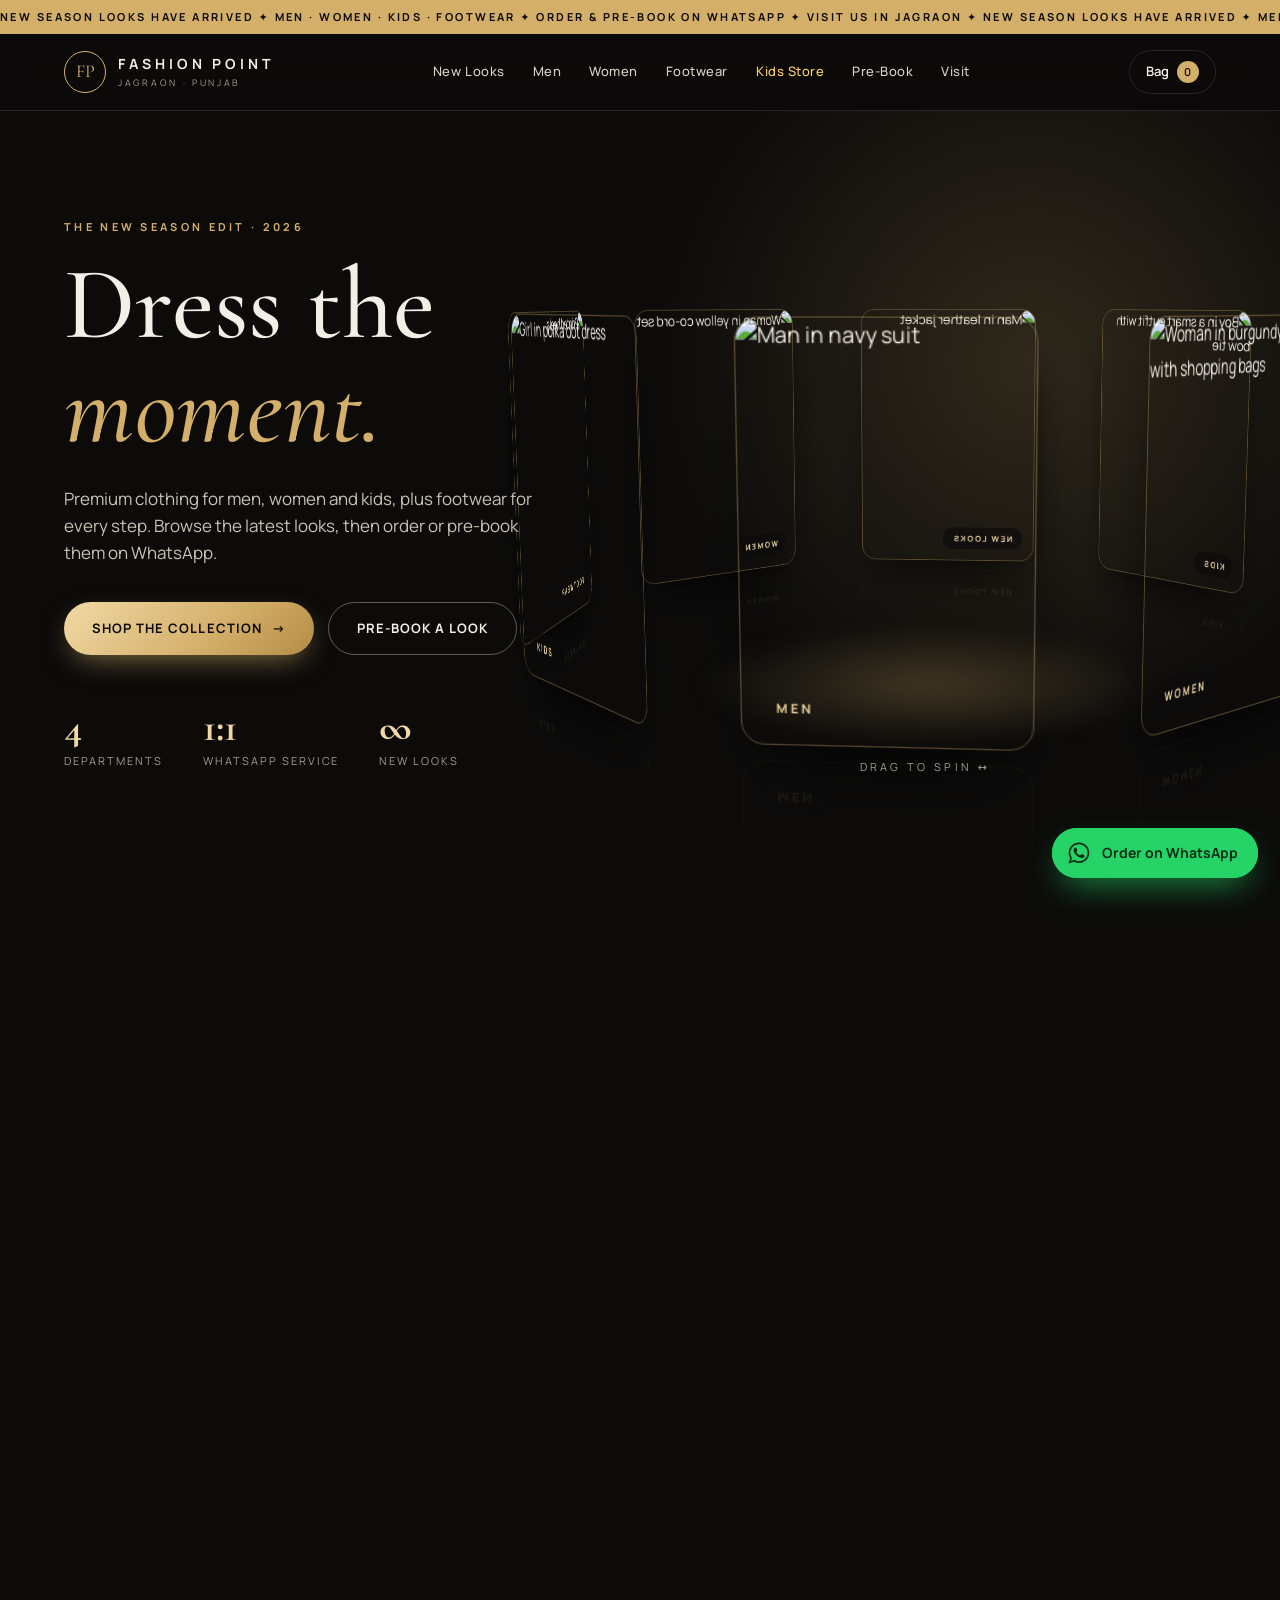
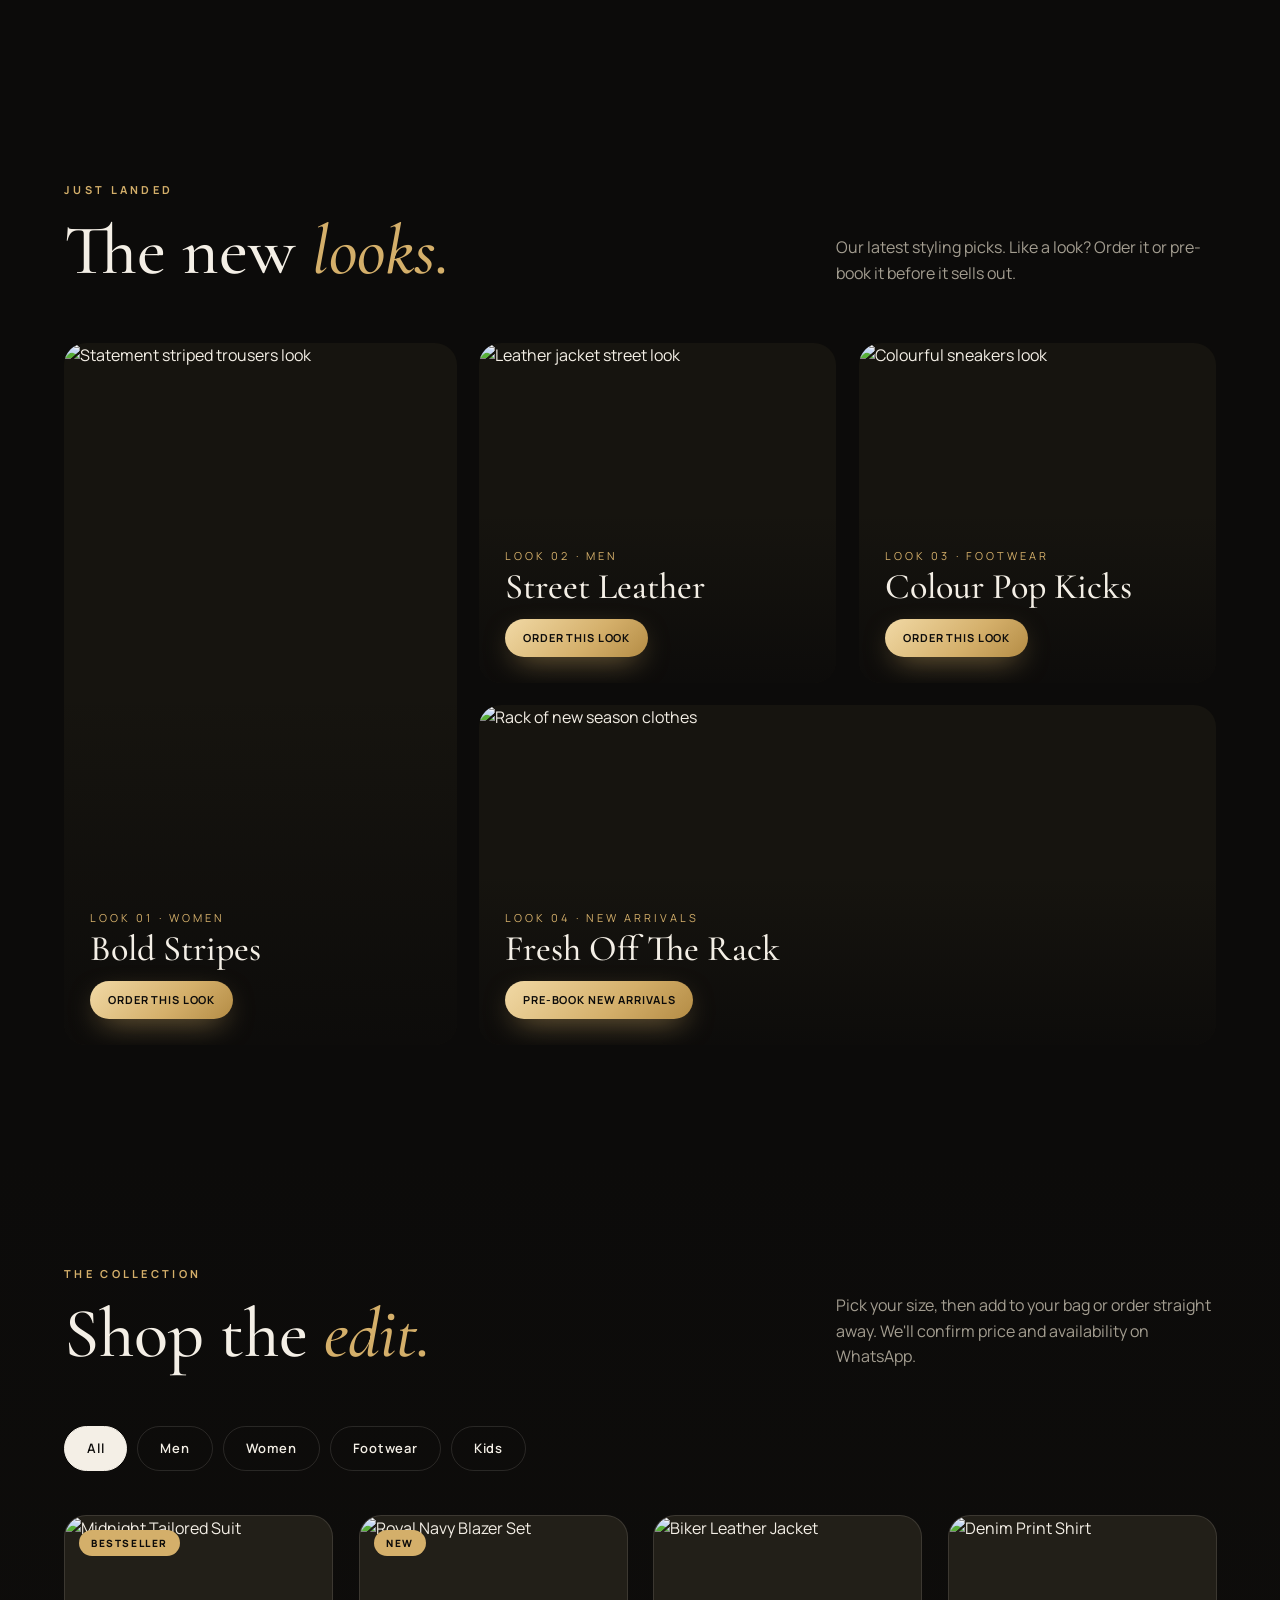
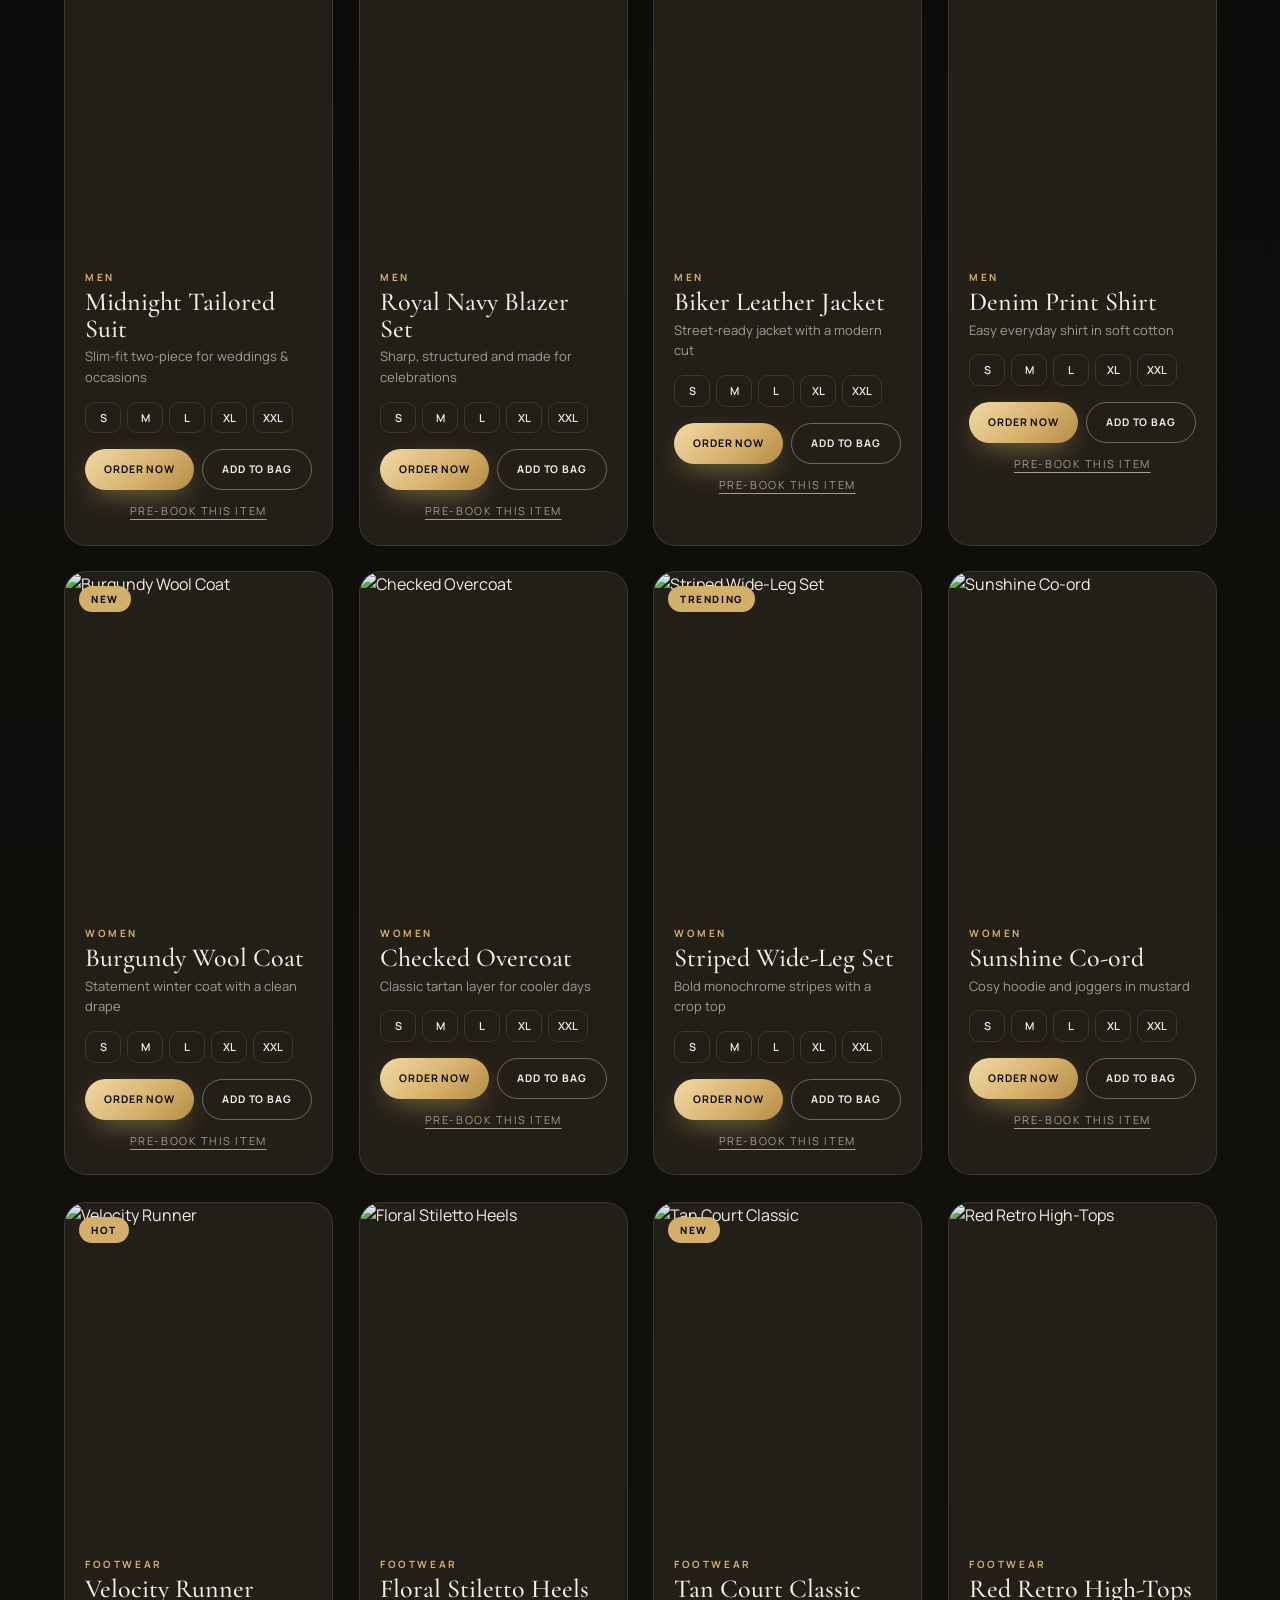
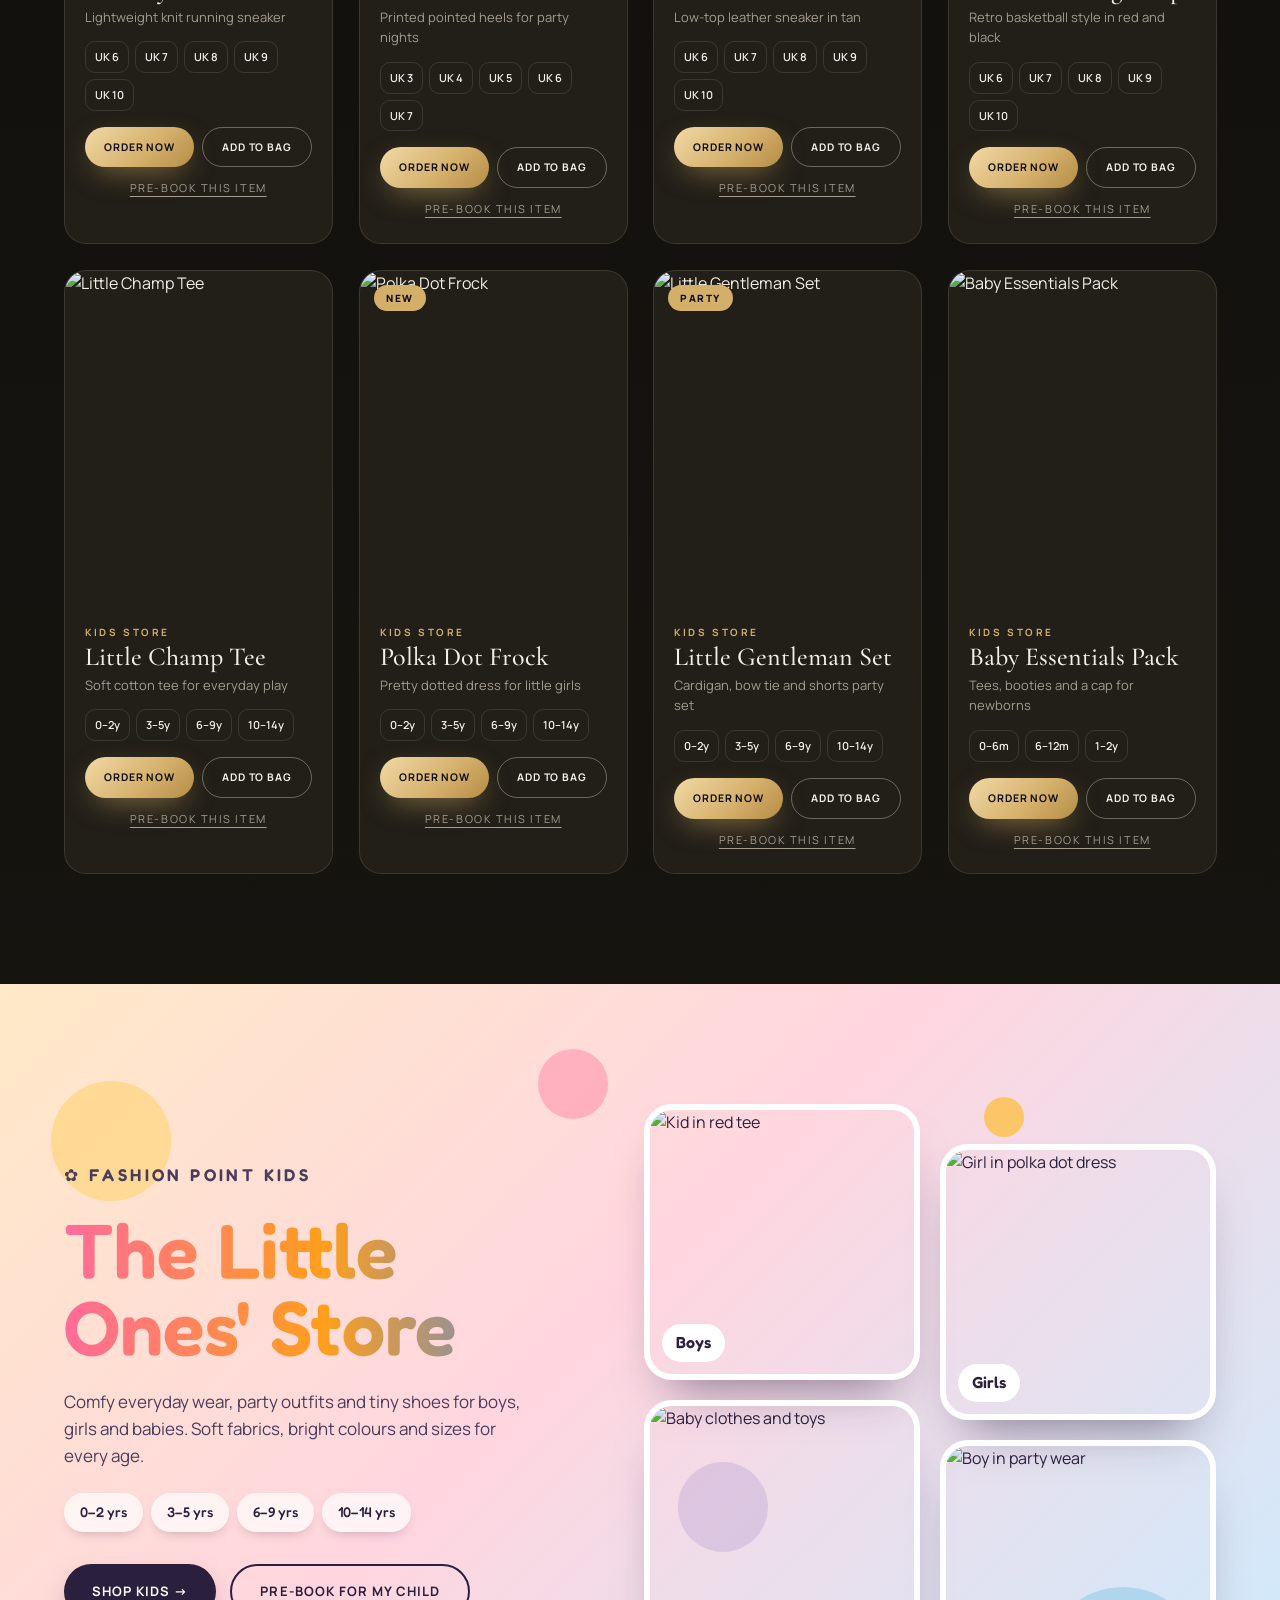
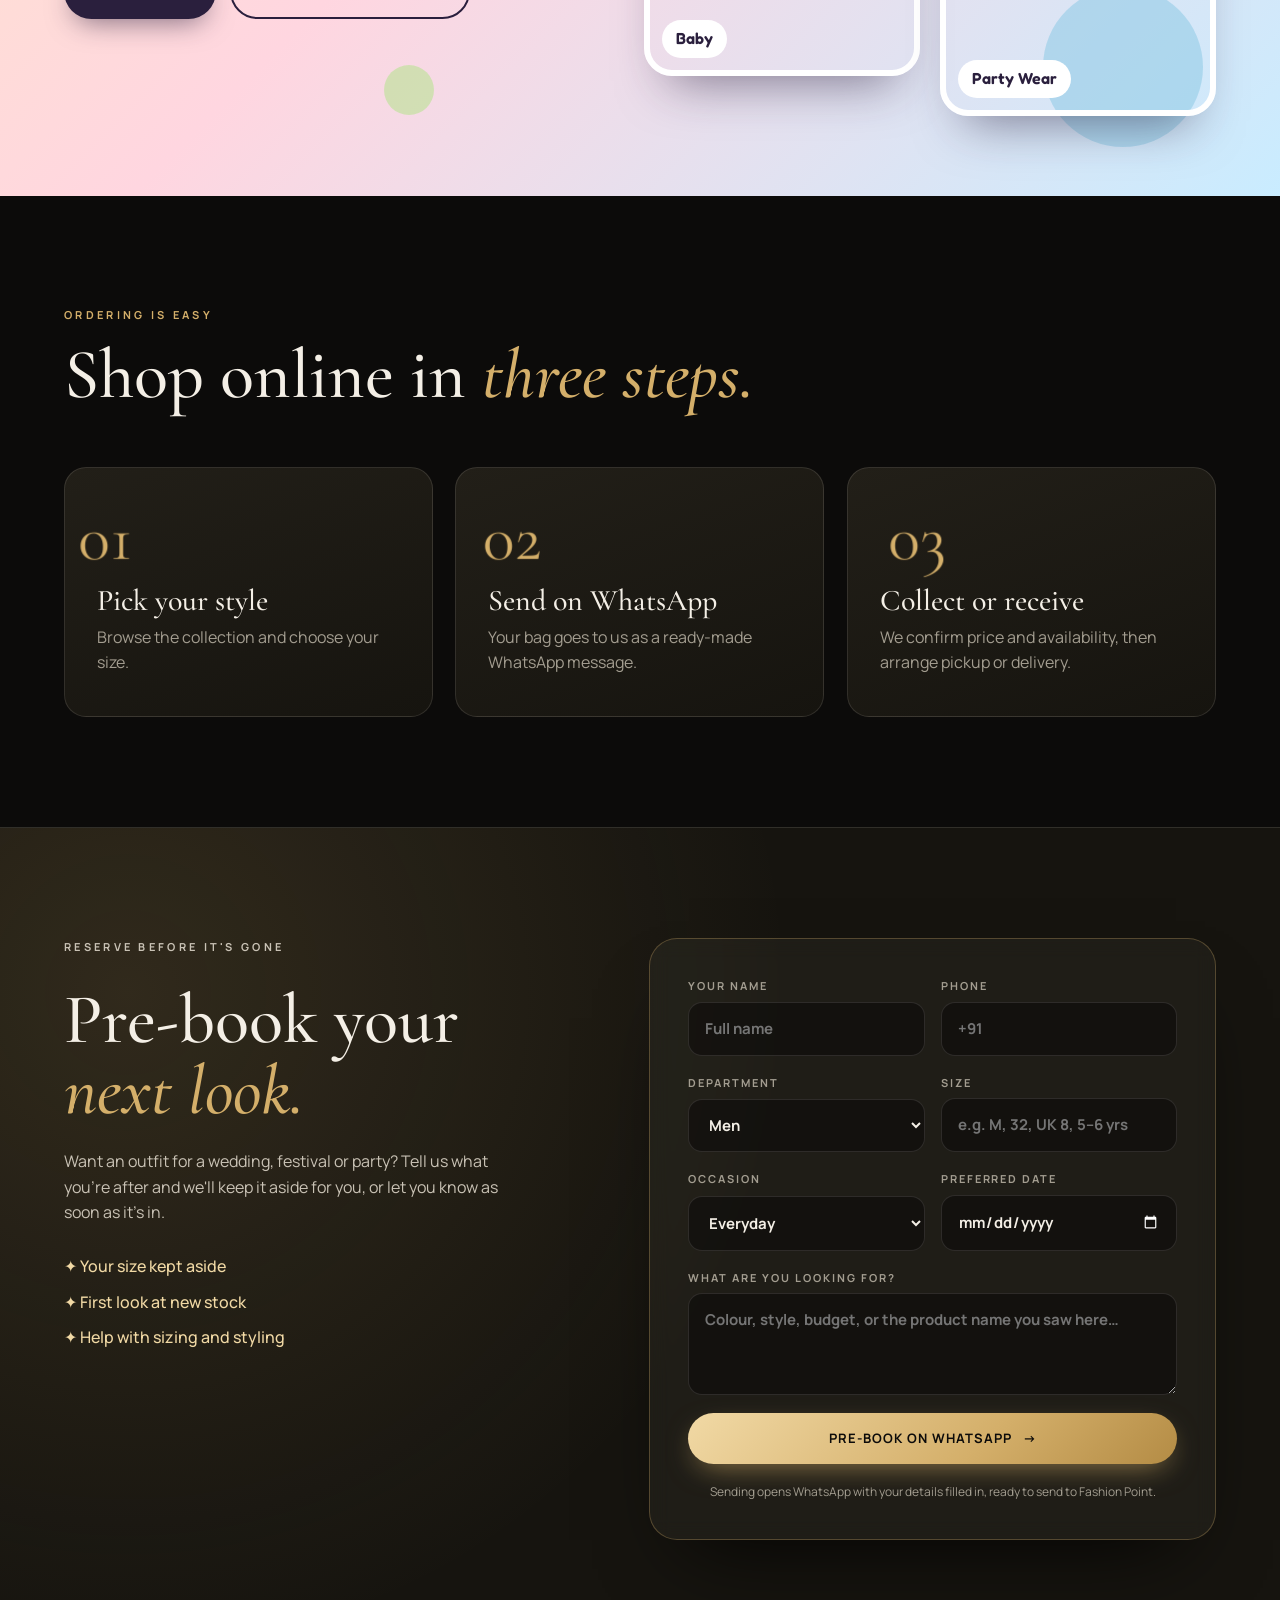
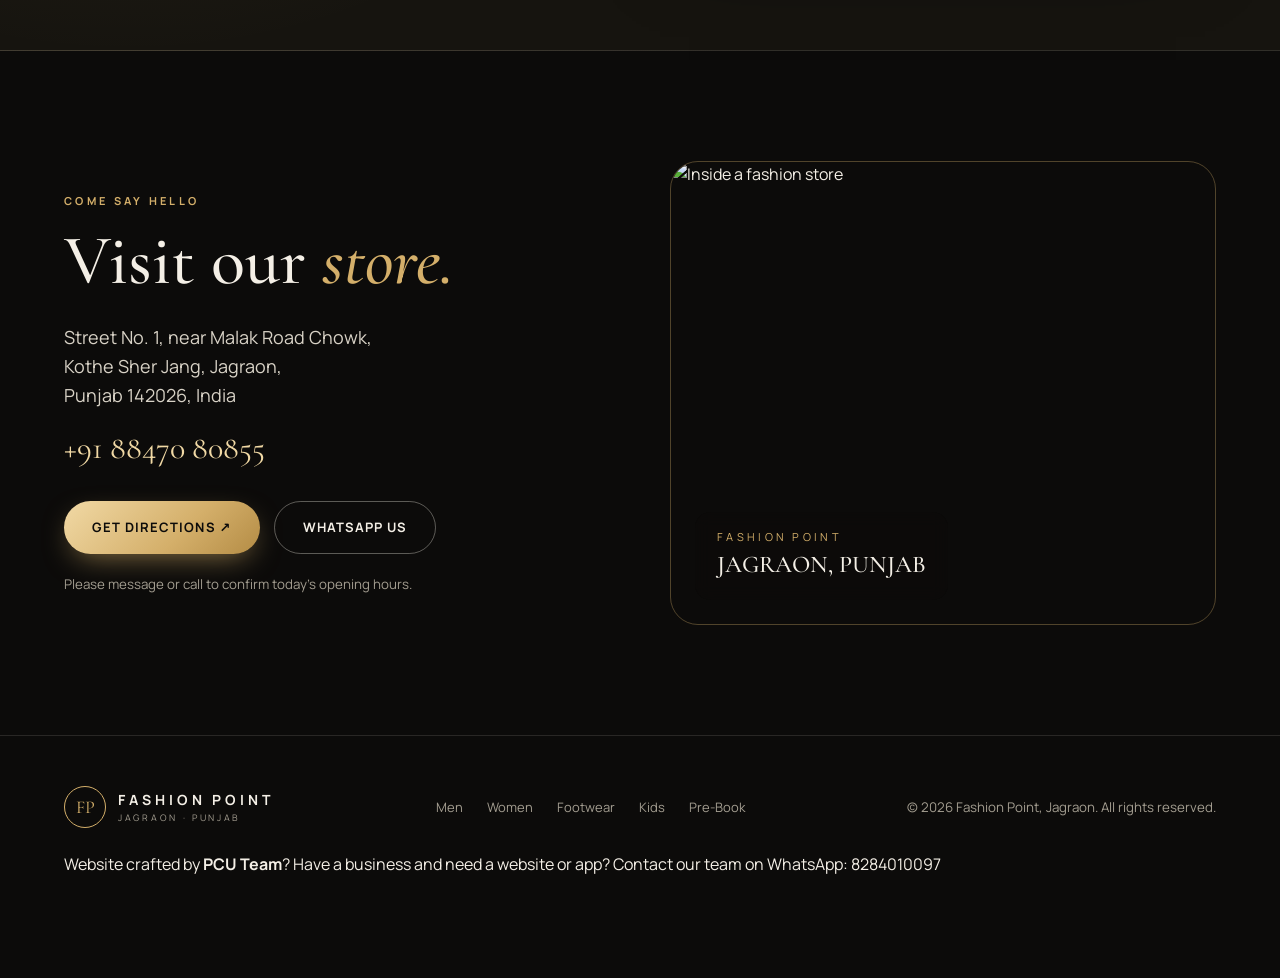
==== commit 5b7cf110: "Add subtle PCU Team website and app contact credit" ====
--- a/index.html
+++ b/index.html
@@ -229,6 +229,7 @@
     <a class="brand" href="#home"><span class="brand-mark">FP</span><span><strong>FASHION POINT</strong><small>JAGRAON · PUNJAB</small></span></a>
     <nav><a href="#shop" data-filter="men">Men</a><a href="#shop" data-filter="women">Women</a><a href="#shop" data-filter="footwear">Footwear</a><a href="#kids">Kids</a><a href="#prebook">Pre-Book</a></nav>
     <small>© <span id="year"></span> Fashion Point, Jagraon. All rights reserved.</small>
+    <p class="developer-credit">Website crafted by <strong>PCU Team</strong>? Have a business and need a website or app? <a href="https://wa.me/918284010097?text=Hello%20PCU%20Team%2C%20I%20want%20to%20discuss%20a%20website%20or%20app%20for%20my%20business." target="_blank" rel="noopener noreferrer">Contact our team on WhatsApp: 8284010097</a></p>
   </footer>
 
   <!-- Bag drawer -->
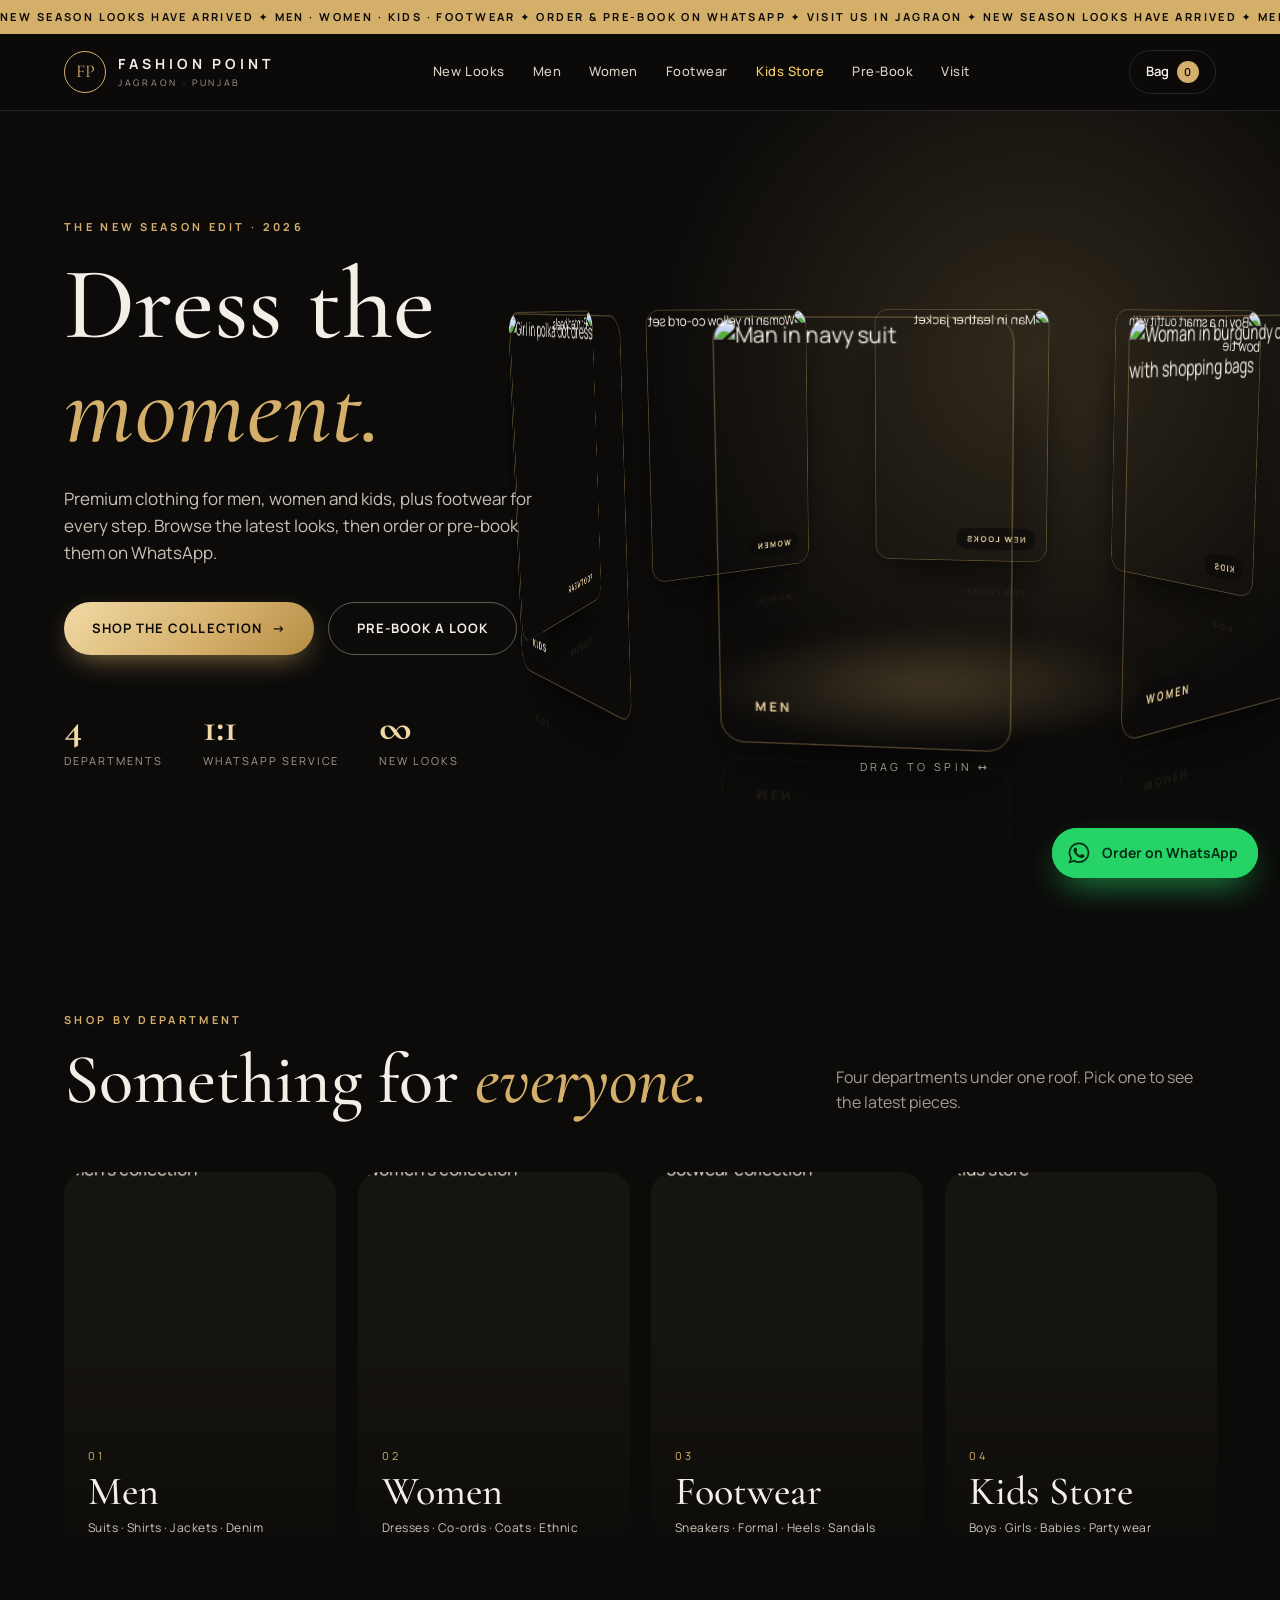
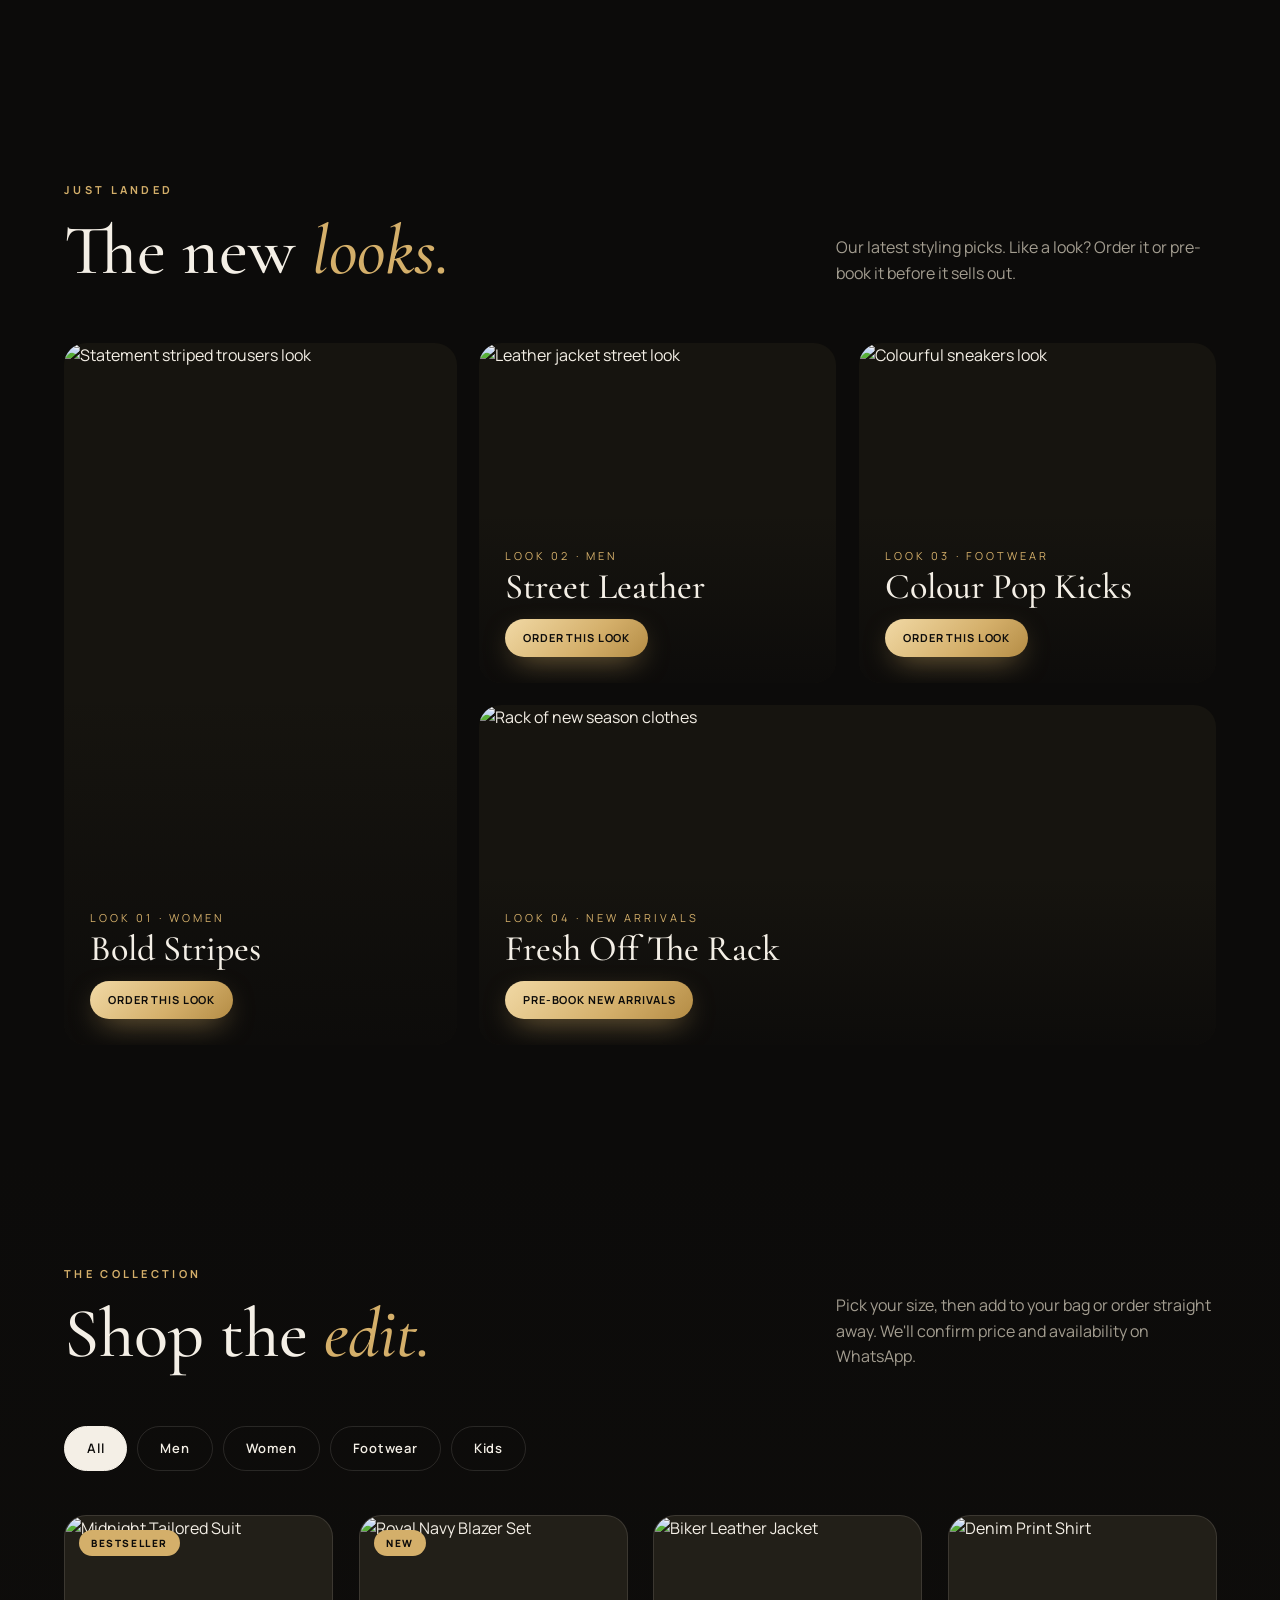
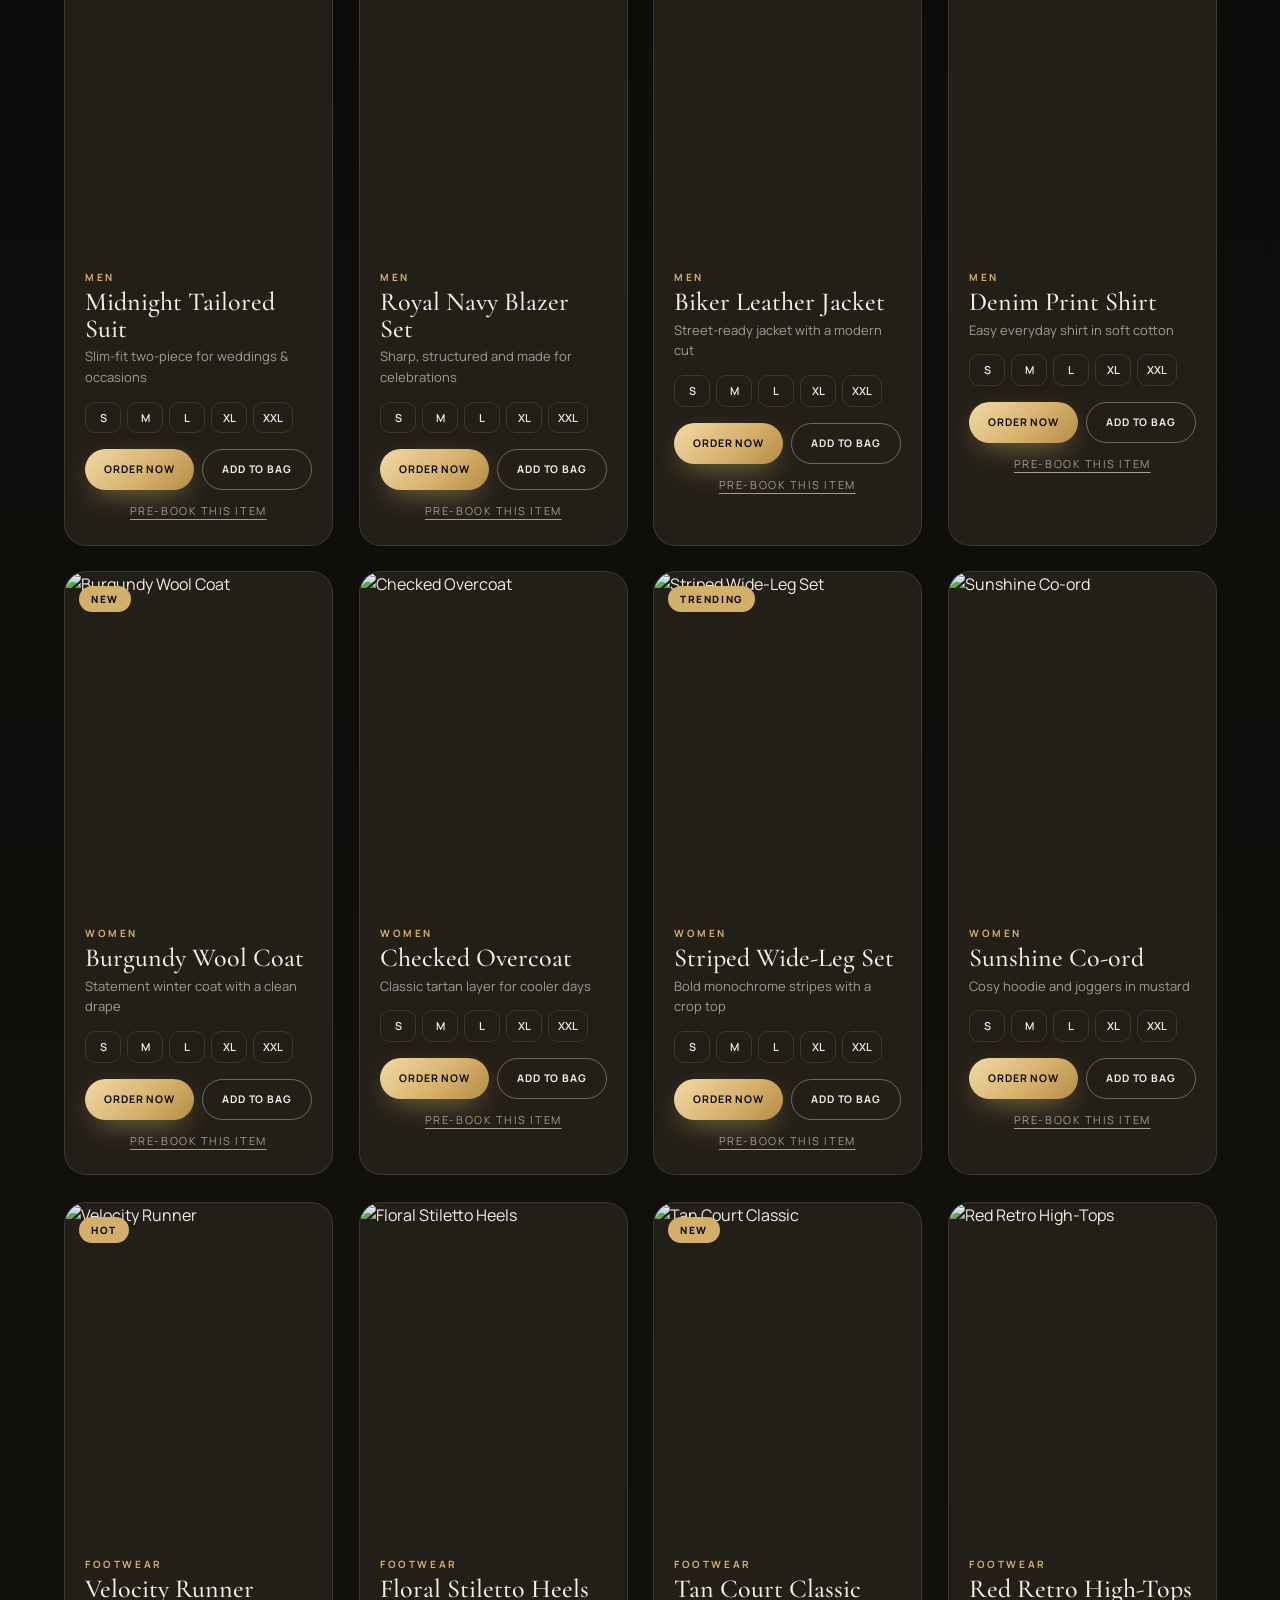
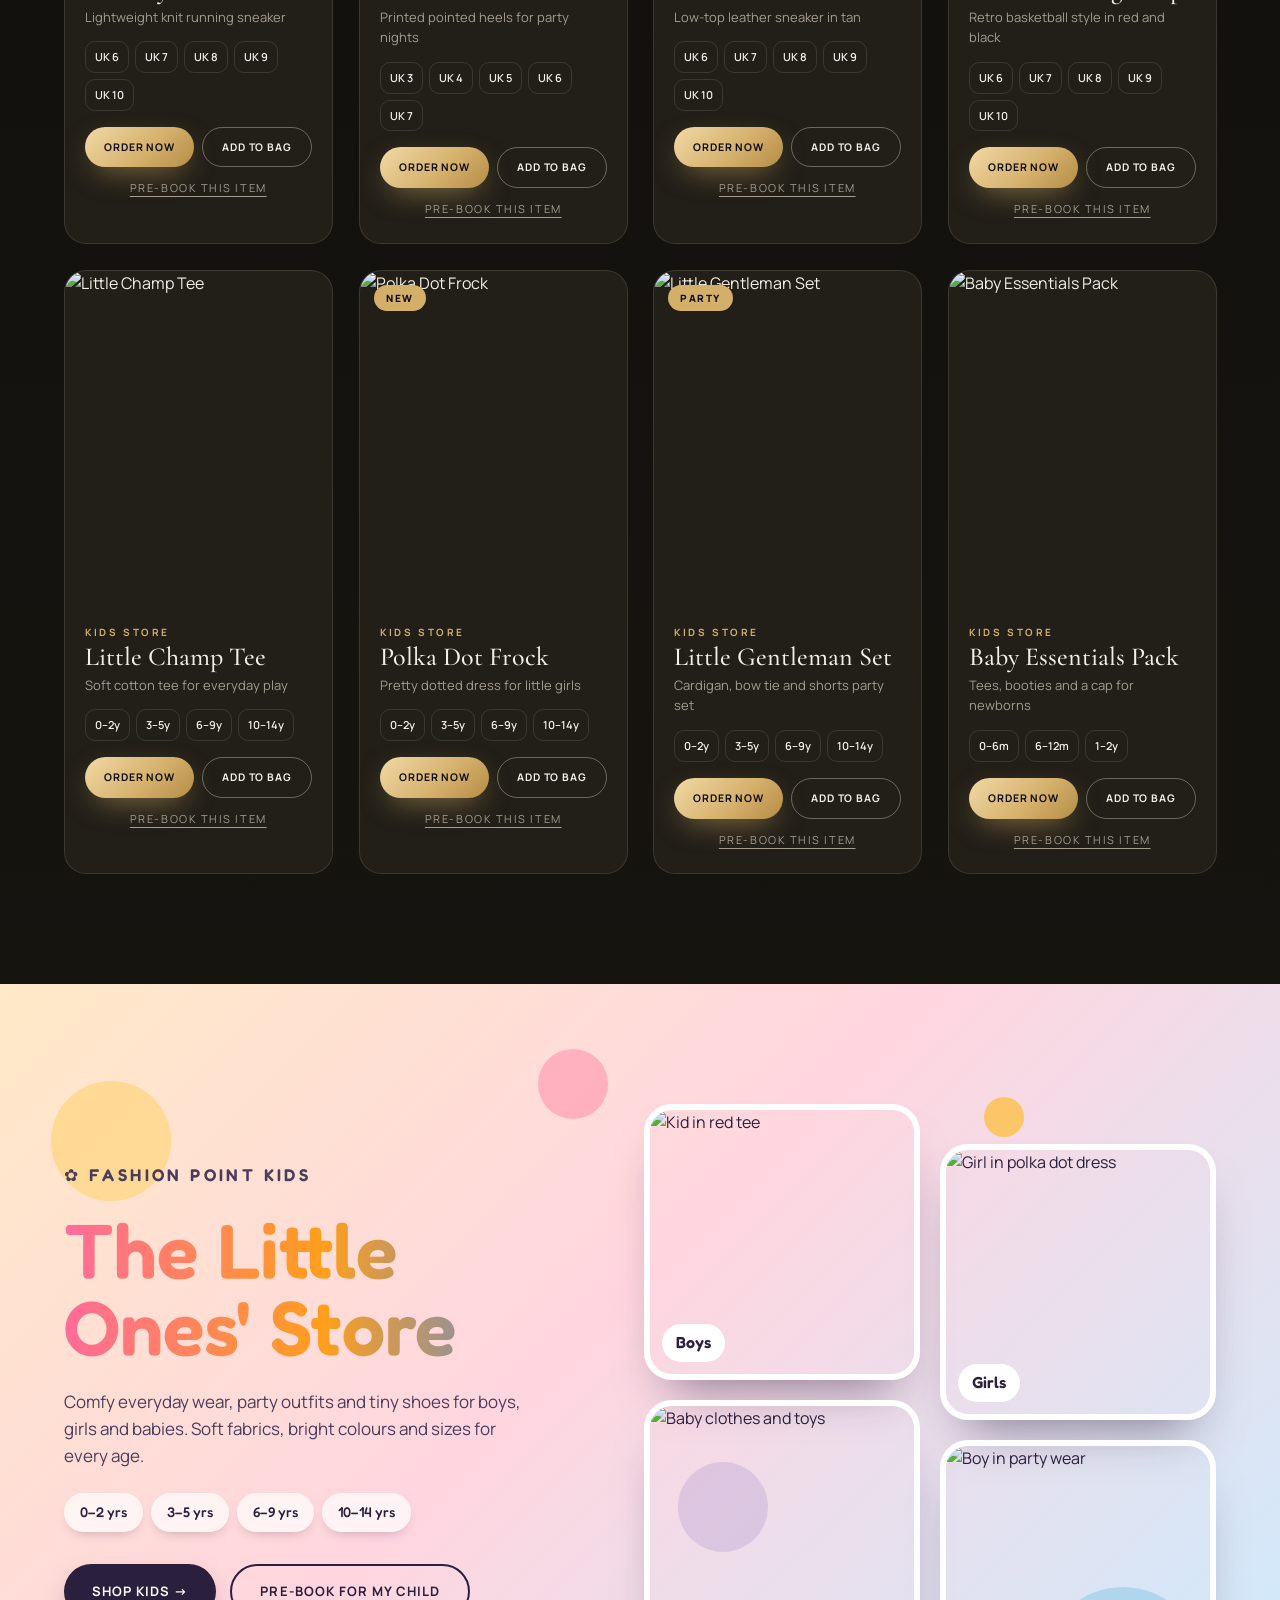
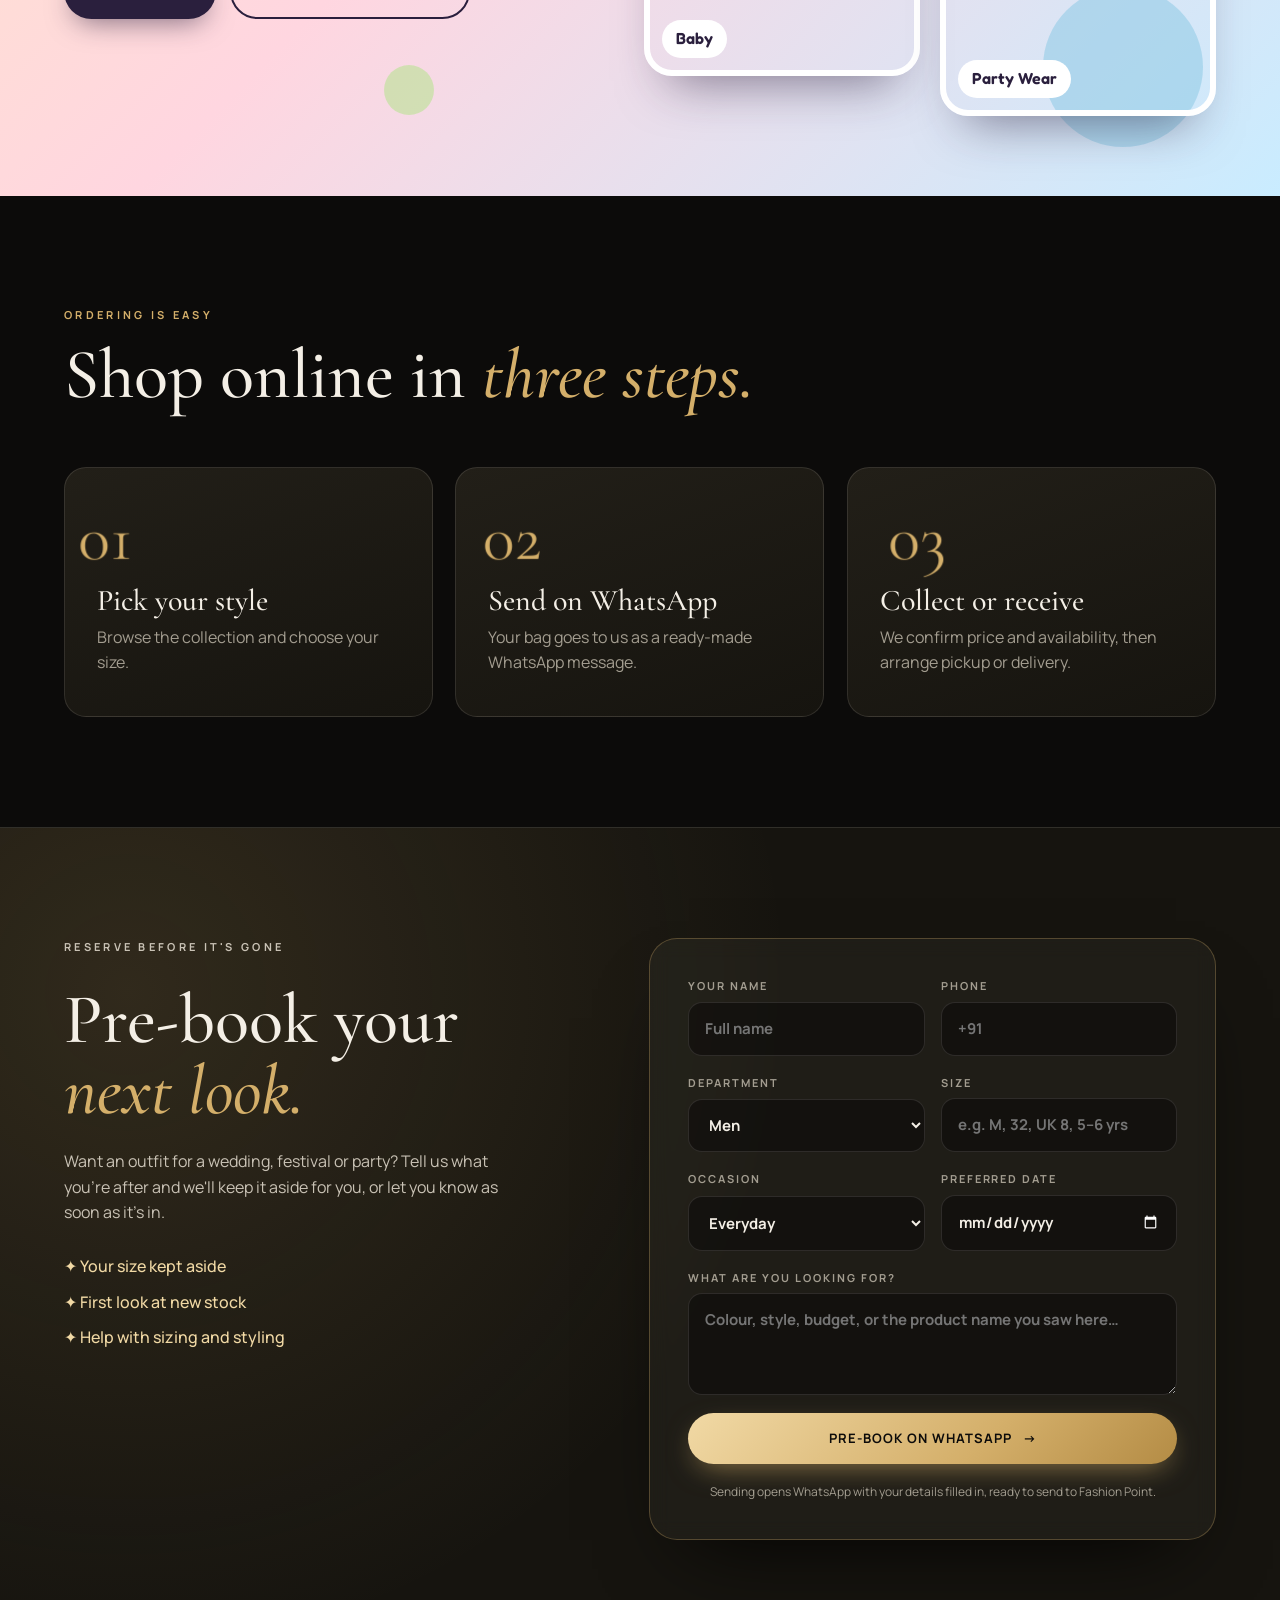
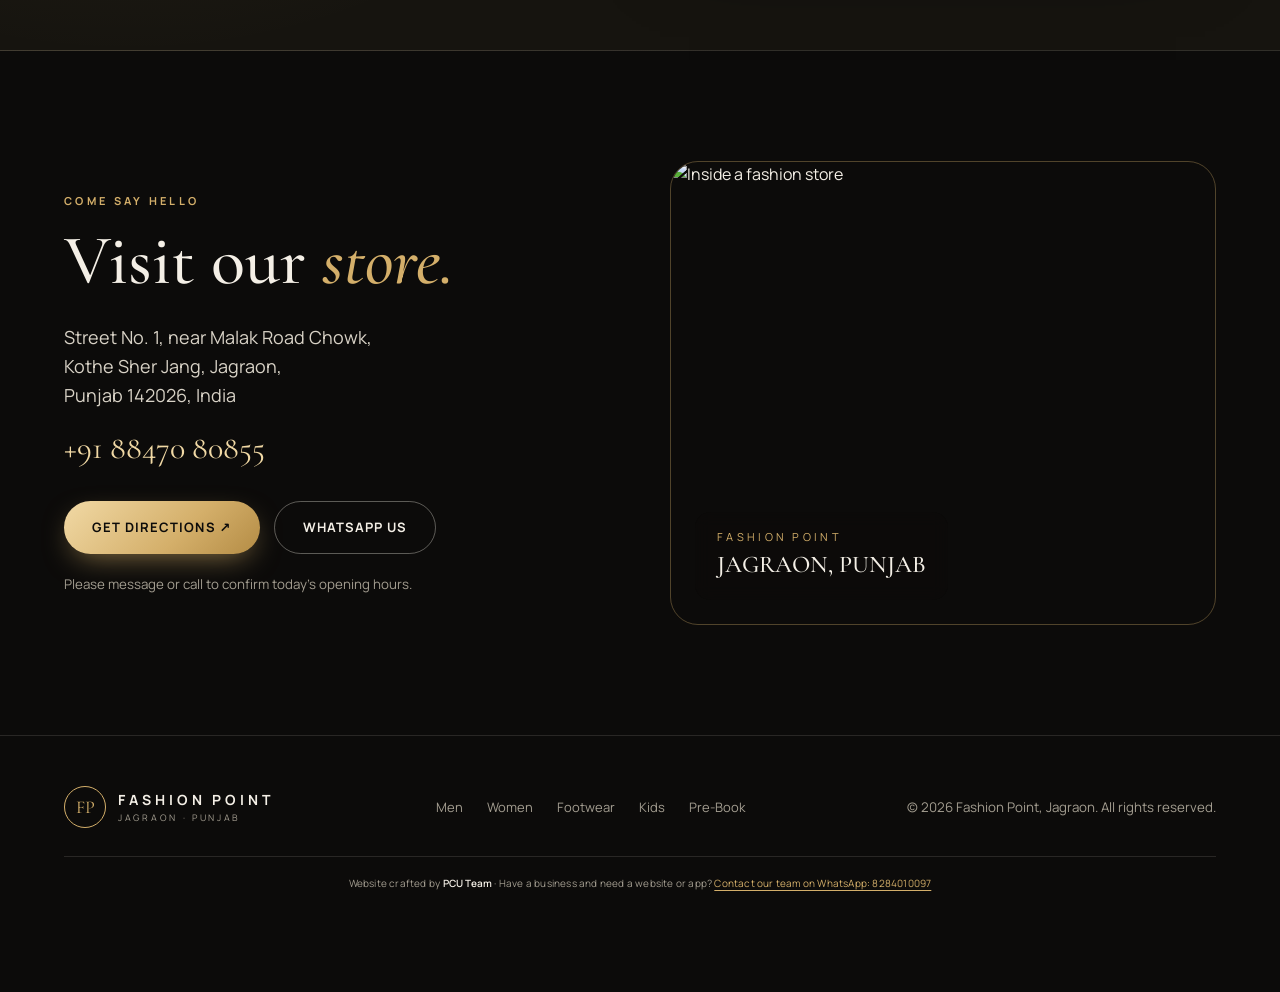
==== commit 9020ebf4: "Polish PCU Team footer credit copy" ====
--- a/index.html
+++ b/index.html
@@ -229,7 +229,7 @@
     <a class="brand" href="#home"><span class="brand-mark">FP</span><span><strong>FASHION POINT</strong><small>JAGRAON · PUNJAB</small></span></a>
     <nav><a href="#shop" data-filter="men">Men</a><a href="#shop" data-filter="women">Women</a><a href="#shop" data-filter="footwear">Footwear</a><a href="#kids">Kids</a><a href="#prebook">Pre-Book</a></nav>
     <small>© <span id="year"></span> Fashion Point, Jagraon. All rights reserved.</small>
-    <p class="developer-credit">Website crafted by <strong>PCU Team</strong>? Have a business and need a website or app? <a href="https://wa.me/918284010097?text=Hello%20PCU%20Team%2C%20I%20want%20to%20discuss%20a%20website%20or%20app%20for%20my%20business." target="_blank" rel="noopener noreferrer">Contact our team on WhatsApp: 8284010097</a></p>
+    <p class="developer-credit">Website crafted by <strong>PCU Team</strong> · Have a business and need a website or app? <a href="https://wa.me/918284010097?text=Hello%20PCU%20Team%2C%20I%20want%20to%20discuss%20a%20website%20or%20app%20for%20my%20business." target="_blank" rel="noopener noreferrer">Contact our team on WhatsApp: 8284010097</a></p>
   </footer>
 
   <!-- Bag drawer -->
--- a/style.css
+++ b/style.css
@@ -287,3 +287,10 @@
   *, *::before, *::after { animation-duration: .01ms !important; animation-iteration-count: 1 !important; transition-duration: .01ms !important; }
   .reveal { opacity: 1; transform: none; }
 }
+
+
+/* Subtle developer credit / business promotion */
+.developer-credit { flex-basis: 100%; margin-top: 4px; padding-top: 18px; border-top: 1px solid var(--line); color: var(--muted); font-size: 10px; line-height: 1.7; text-align: center; letter-spacing: .02em; }
+.developer-credit strong { color: var(--cream); font-weight: 600; }
+.developer-credit a { color: var(--gold); text-decoration: underline; text-underline-offset: 3px; }
+.developer-credit a:hover { color: var(--gold-2); }
